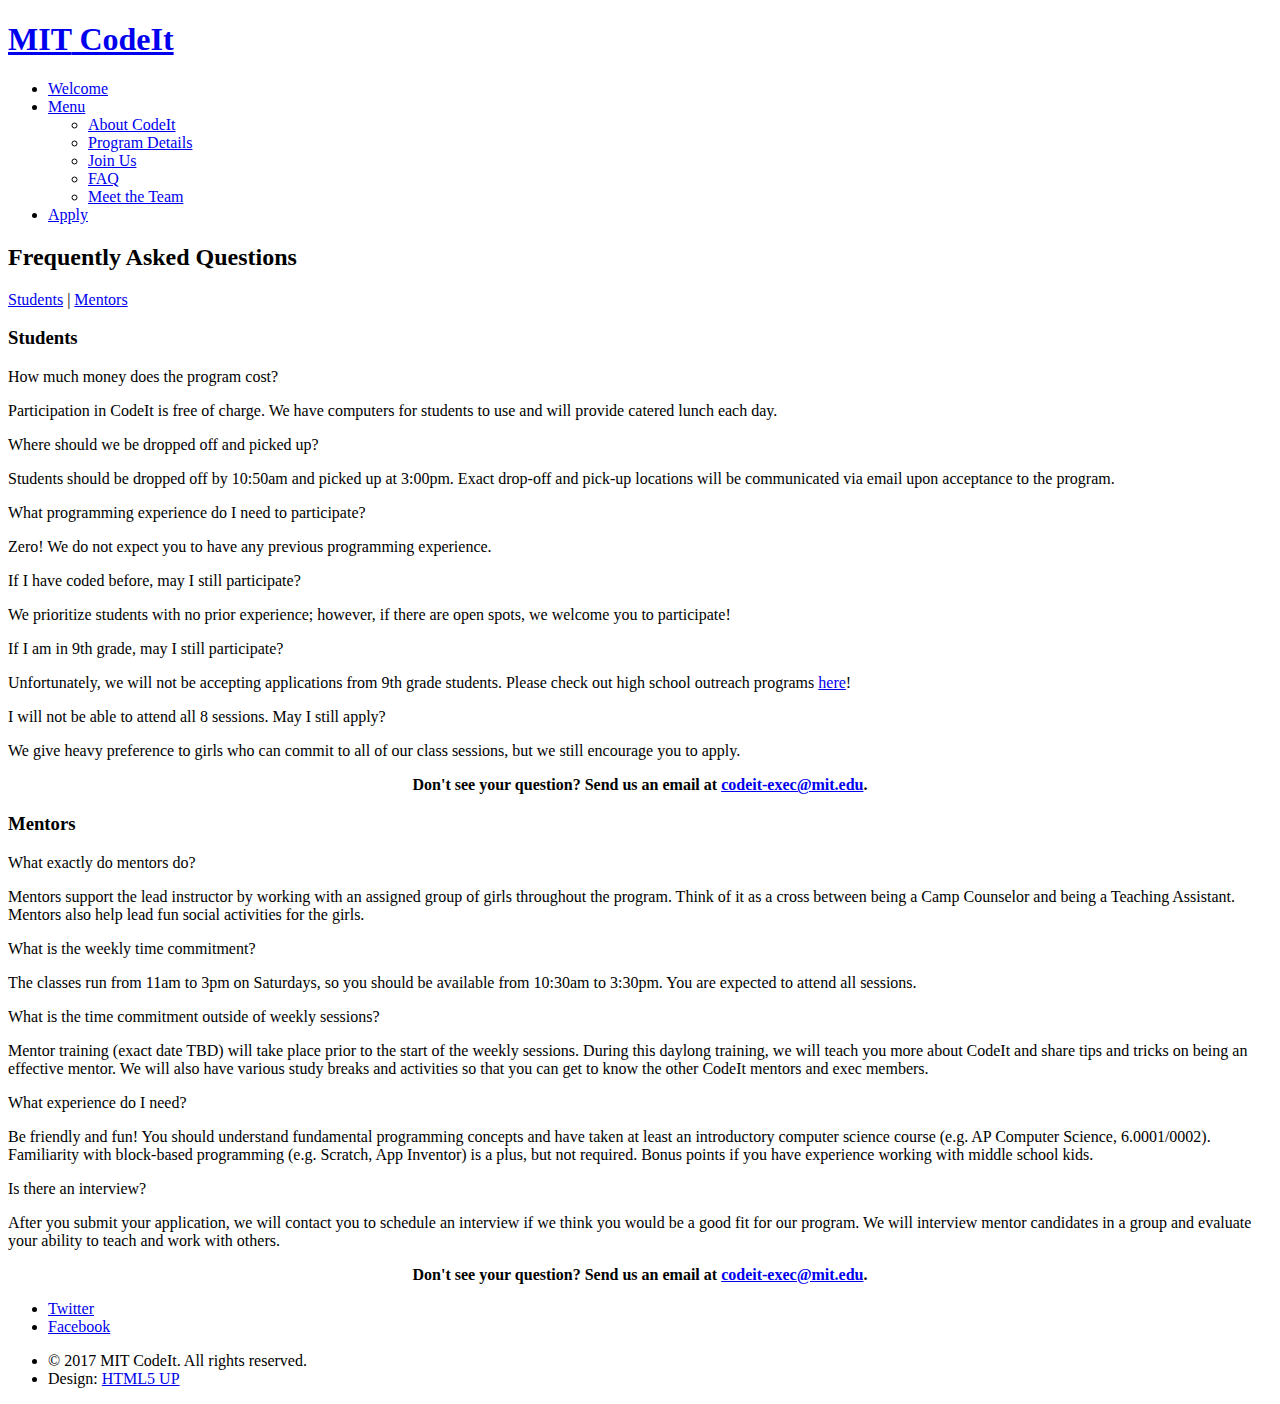
==== faq/index.html @ 917f2056 "Update CSS routes" ====
<!DOCTYPE HTML>
<!--
	Twenty by HTML5 UP
	html5up.net | @ajlkn
	Free for personal and commercial use under the CCA 3.0 license (html5up.net/license)
-->
<html>
	<head>
		<title>MIT CodeIt</title>
		<meta charset="utf-8" />
		<meta name="viewport" content="width=device-width, initial-scale=1" />
		<!--[if lte IE 8]><script src="assets/js/ie/html5shiv.js"></script><![endif]-->
		<link rel="stylesheet" href="../assets/css/main.css" />
		<!--[if lte IE 8]><link rel="stylesheet" href="assets/css/ie8.css" /><![endif]-->
		<!--[if lte IE 9]><link rel="stylesheet" href="assets/css/ie9.css" /><![endif]-->
		<link rel="icon" href="../images/favicon.png">
	</head>
	<body class="no-sidebar">
		<div id="page-wrapper">

			<!-- Header -->
				<header id="header">
					<h1 id="logo"><a href="../"><span>MIT</span> CodeIt</a></h1>
					<nav id="nav">
						<ul>
							<li class="current"><a href="../">Welcome</a></li>
							<li class="submenu">
								<a href="#">Menu</a>
								<ul>
									<li><a href="../#about">About CodeIt</a></li>
									<li><a href="../#program">Program Details</a></li>
									<li><a href="../#join">Join Us</a></li>
									<li><a href="../faq/">FAQ</a></li>
									<li><a href="../team/">Meet the Team</a></li>
								</ul>
							</li>
							<li><a href="../#join" class="button special">Apply</a></li>
						</ul>
					</nav>
				</header>

			<!-- Main -->
				<article id="main">

					<header class="special container">
						<span class="icon fa-question-circle"></span>
						<h2>Frequently Asked Questions</h2>
						<a href="#students">Students</a> |
						<a href="#mentors">Mentors</a>
					</header>

					<!-- One -->
						<section class="wrapper style4 container">

							<!-- Content -->
								<div class="content">
									<section id="students">
										<header>
											<h3>Students</h3>
										</header>

										<p class="question">How much money does the program cost?</p>
										<p>Participation in CodeIt is free of charge. We have computers for students to use and will provide catered lunch each day.</p>

										<p class="question">Where should we be dropped off and picked up?</p>
										<p>Students should be dropped off by 10:50am and picked up at 3:00pm. Exact drop-off and pick-up locations will be communicated via email upon acceptance to the program.</p>

										<p class="question">What programming experience do I need to participate?</p>
										<p>Zero! We do not expect you to have any previous programming experience.</p>

										<p class="question">If I have coded before, may I still participate?</p>
										<p>We prioritize students with no prior experience; however, if there are open spots, we welcome you to participate!</p>

										<p class="question">If I am in 9th grade, may I still participate?</p>
										<p>Unfortunately, we will not be accepting applications from 9th grade students. Please check out high school outreach programs <a href="https://swe.mit.edu/outreach/high_school/">here</a>!</p>

										<p class="question">I will not be able to attend all 8 sessions. May I still apply?</p>
										<p>We give heavy preference to girls who can commit to all of our class sessions, but we still encourage you to apply.</p>
										</section>
								</div>

								<div class="content" style="text-align: center;">
									<p><strong>Don't see your question? Send us an email at <a href="mailto:codeit-exec@mit.edu">codeit-exec@mit.edu</a>.</strong></p>
								</div>

								<div class="content">
									<section id="mentors">
										<header>
											<h3>Mentors</h3>
										</header>

										<p class="question">What exactly do mentors do?</p>
										<p>Mentors support the lead instructor by working with an assigned group of girls throughout the program. Think of it as a cross between being a Camp Counselor and being a Teaching Assistant. Mentors also help lead fun social activities for the girls.</p>

										<p class="question">What is the weekly time commitment?</p>
										<p>The classes run from 11am to 3pm on Saturdays, so you should be available from 10:30am to 3:30pm. You are expected to attend all sessions.</p>

										<p class="question">What is the time commitment outside of weekly sessions?</p>
										<p>Mentor training (exact date TBD) will take place prior to the start of the weekly sessions. During this daylong training, we will teach you more about CodeIt and share tips and tricks on being an effective mentor. We will also have various study breaks and activities so that you can get to know the other CodeIt mentors and exec members.</p>

										<p class="question">What experience do I need?</p>
										<p>Be friendly and fun! You should understand fundamental programming concepts and have taken at least an introductory computer science course (e.g. AP Computer Science, 6.0001/0002). Familiarity with block-based programming (e.g. Scratch, App Inventor) is a plus, but not required. Bonus points if you have experience working with middle school kids.</p>

										<p class="question">Is there an interview?</p>
										<p>After you submit your application, we will contact you to schedule an interview if we think you would be a good fit for our program. We will interview mentor candidates in a group and evaluate your ability to teach and work with others.</p>

									</section>
								</div>

								<div class="content" style="text-align: center;">
									<p><strong>Don't see your question? Send us an email at <a href="mailto:codeit-exec@mit.edu">codeit-exec@mit.edu</a>.</strong></p>
								</div>

						</section>

				</article>

				<!-- Footer -->
					<footer id="footer">

						<ul class="icons">
							<li><a href="https://twitter.com/MIT_CodeIt" class="icon circle fa-twitter"><span class="label">Twitter</span></a></li>
							<li><a href="https://www.facebook.com/mitcodeit/" class="icon circle fa-facebook"><span class="label">Facebook</span></a></li>
						</ul>

						<ul class="copyright">
							<li>&copy; 2017 MIT CodeIt. All rights reserved.</li><li>Design: <a href="http://html5up.net">HTML5 UP</a></li>
						</ul>

					</footer>

		</div>

		<!-- Scripts -->
			<script src="assets/js/jquery.min.js"></script>
			<script src="assets/js/jquery.dropotron.min.js"></script>
			<script src="assets/js/jquery.scrolly.min.js"></script>
			<script src="assets/js/jquery.scrollgress.min.js"></script>
			<script src="assets/js/skel.min.js"></script>
			<script src="assets/js/util.js"></script>
			<!--[if lte IE 8]><script src="assets/js/ie/respond.min.js"></script><![endif]-->
			<script src="assets/js/main.js"></script>

	</body>
</html>
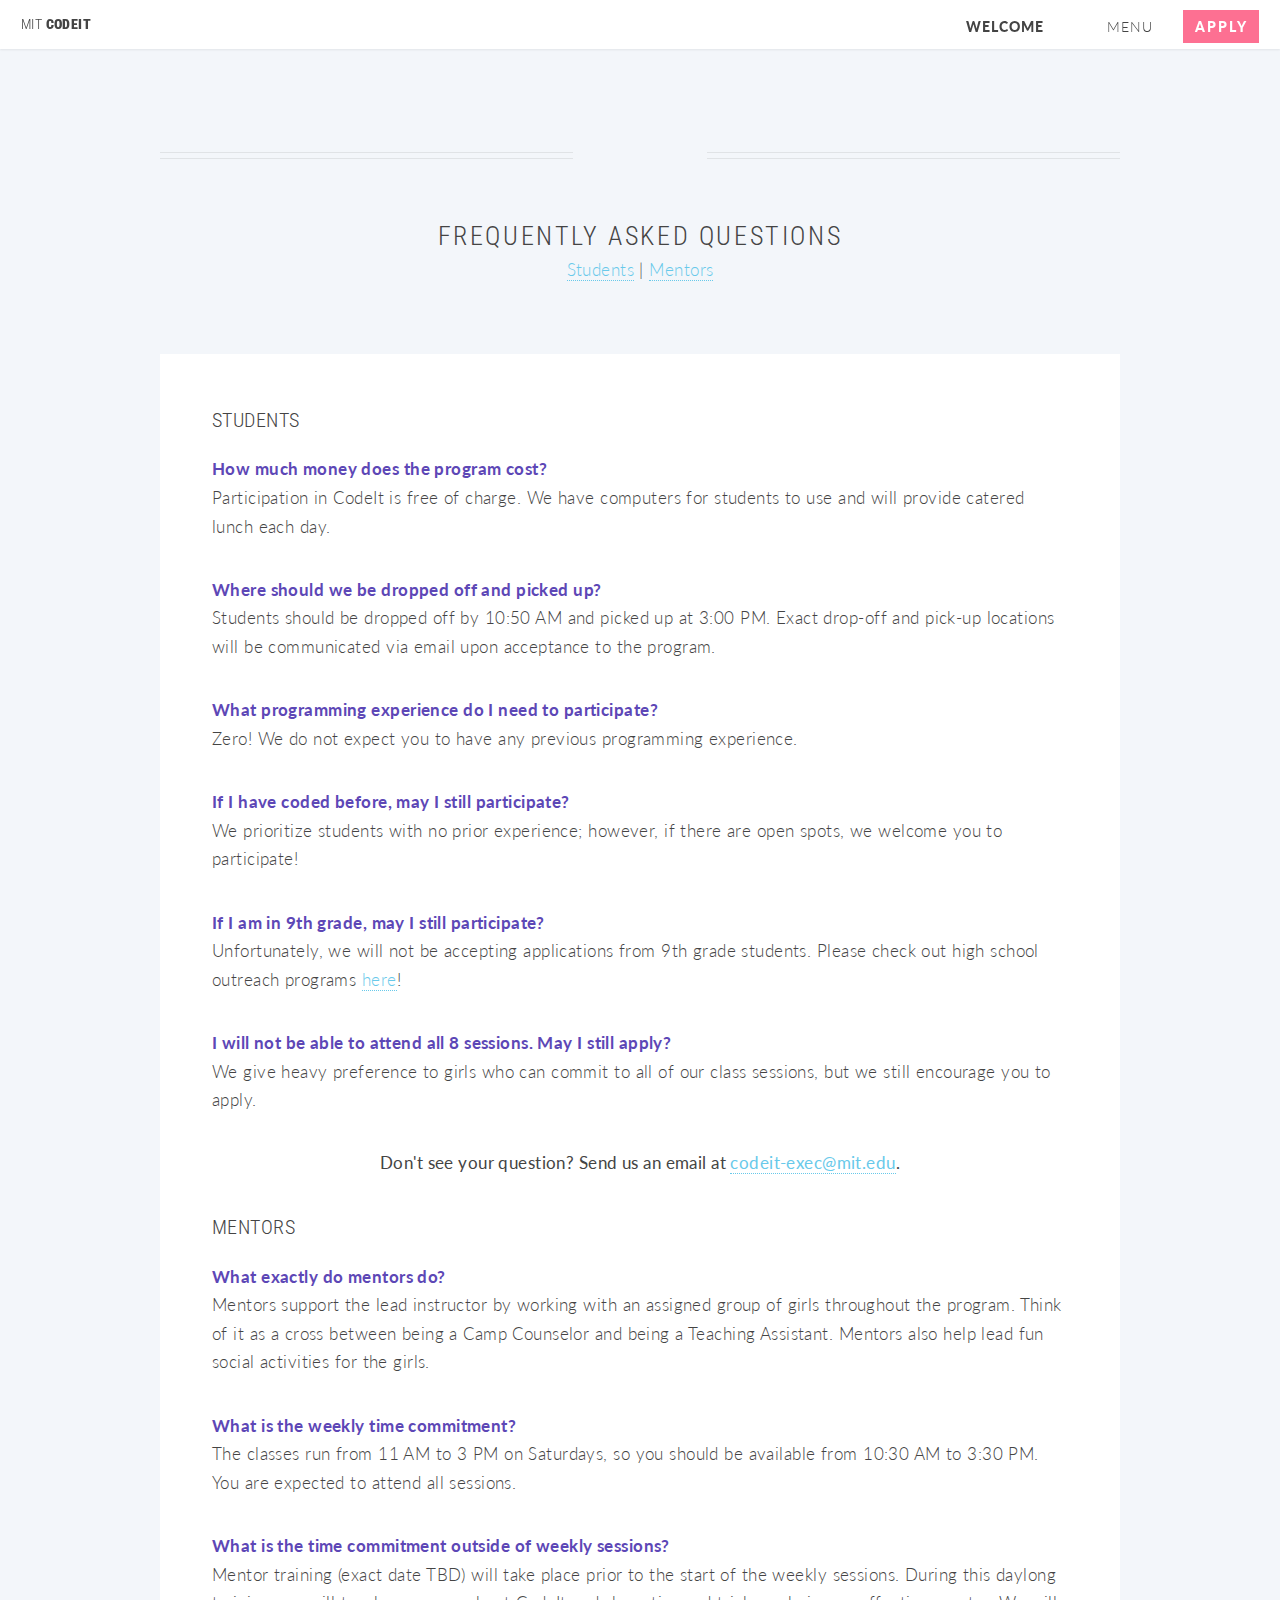
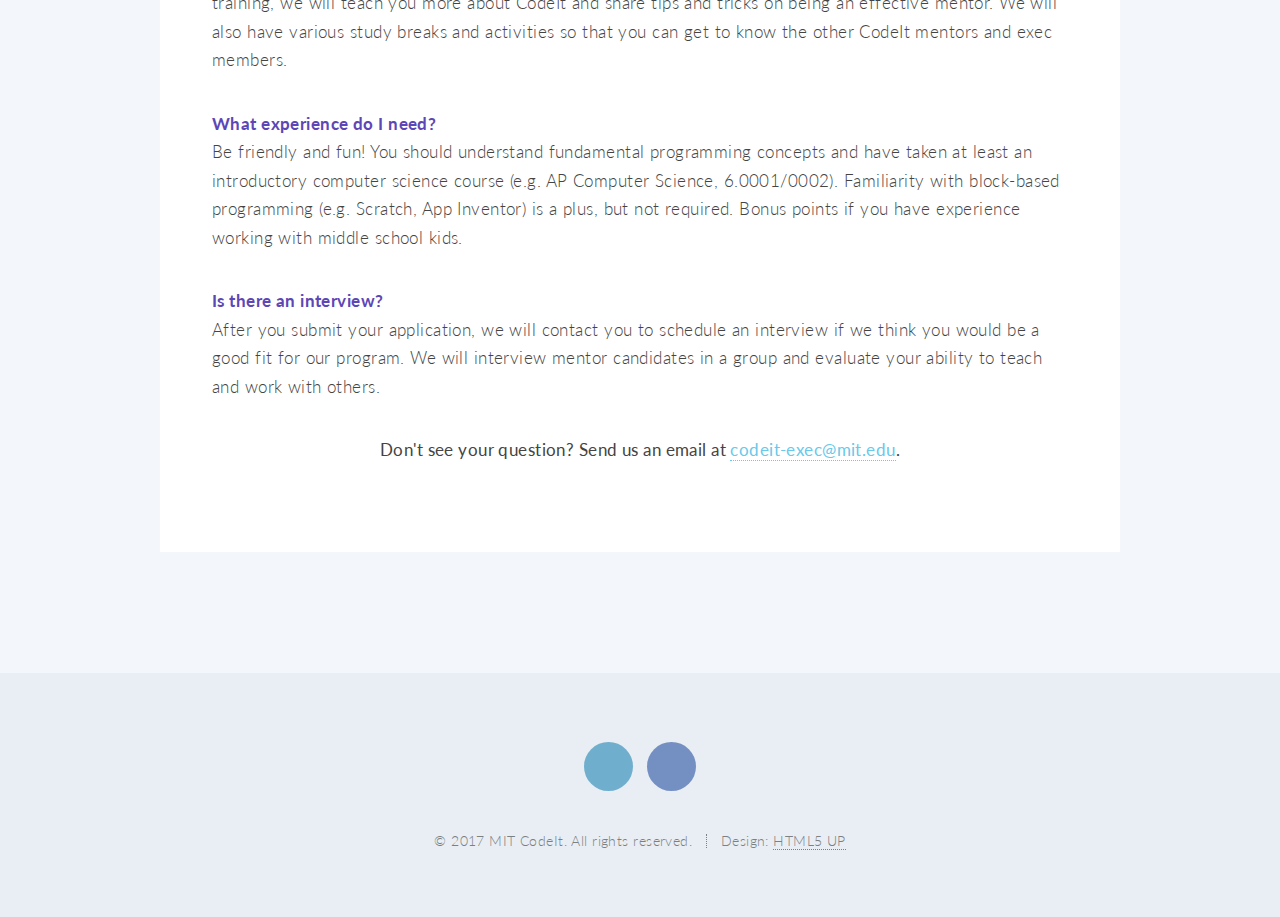
==== commit c9dccc3b: "Make AM/PM consistent across pages" ====
--- a/faq/index.html
+++ b/faq/index.html
@@ -63,7 +63,7 @@
 										<p>Participation in CodeIt is free of charge. We have computers for students to use and will provide catered lunch each day.</p>
 
 										<p class="question">Where should we be dropped off and picked up?</p>
-										<p>Students should be dropped off by 10:50am and picked up at 3:00pm. Exact drop-off and pick-up locations will be communicated via email upon acceptance to the program.</p>
+										<p>Students should be dropped off by 10:50 AM and picked up at 3:00 PM. Exact drop-off and pick-up locations will be communicated via email upon acceptance to the program.</p>
 
 										<p class="question">What programming experience do I need to participate?</p>
 										<p>Zero! We do not expect you to have any previous programming experience.</p>
@@ -93,7 +93,7 @@
 										<p>Mentors support the lead instructor by working with an assigned group of girls throughout the program. Think of it as a cross between being a Camp Counselor and being a Teaching Assistant. Mentors also help lead fun social activities for the girls.</p>
 
 										<p class="question">What is the weekly time commitment?</p>
-										<p>The classes run from 11am to 3pm on Saturdays, so you should be available from 10:30am to 3:30pm. You are expected to attend all sessions.</p>
+										<p>The classes run from 11 AM to 3 PM on Saturdays, so you should be available from 10:30 AM to 3:30 PM. You are expected to attend all sessions.</p>
 
 										<p class="question">What is the time commitment outside of weekly sessions?</p>
 										<p>Mentor training (exact date TBD) will take place prior to the start of the weekly sessions. During this daylong training, we will teach you more about CodeIt and share tips and tricks on being an effective mentor. We will also have various study breaks and activities so that you can get to know the other CodeIt mentors and exec members.</p>
@@ -132,14 +132,14 @@
 		</div>
 
 		<!-- Scripts -->
-			<script src="assets/js/jquery.min.js"></script>
-			<script src="assets/js/jquery.dropotron.min.js"></script>
-			<script src="assets/js/jquery.scrolly.min.js"></script>
-			<script src="assets/js/jquery.scrollgress.min.js"></script>
-			<script src="assets/js/skel.min.js"></script>
-			<script src="assets/js/util.js"></script>
+			<script src="../assets/js/jquery.min.js"></script>
+			<script src="../assets/js/jquery.dropotron.min.js"></script>
+			<script src="../assets/js/jquery.scrolly.min.js"></script>
+			<script src="../assets/js/jquery.scrollgress.min.js"></script>
+			<script src="../assets/js/skel.min.js"></script>
+			<script src="../assets/js/util.js"></script>
 			<!--[if lte IE 8]><script src="assets/js/ie/respond.min.js"></script><![endif]-->
-			<script src="assets/js/main.js"></script>
+			<script src="../assets/js/main.js"></script>
 
 	</body>
 </html>
--- a/assets/css/main.css
+++ b/assets/css/main.css
@@ -0,0 +1,3453 @@
+@import url("font-awesome.min.css");
+@import url("https://fonts.googleapis.com/css?family=Lato:300,400,900");
+@import url('https://fonts.googleapis.com/css?family=Roboto+Condensed:400,700');
+
+/*
+	Twenty by HTML5 UP
+	html5up.net | @ajlkn
+	Free for personal and commercial use under the CCA 3.0 license (html5up.net/license)
+*/
+
+/* Reset */
+
+	html, body, div, span, applet, object, iframe, h1, h2, h3, h4, h5, h6, p, blockquote, pre, a, abbr, acronym, address, big, cite, code, del, dfn, em, img, ins, kbd, q, s, samp, small, strike, strong, sub, sup, tt, var, b, u, i, center, dl, dt, dd, ol, ul, li, fieldset, form, label, legend, table, caption, tbody, tfoot, thead, tr, th, article, aside, canvas, details, embed, figure, figcaption, footer, header, hgroup, menu, nav, output, ruby, section, summary, time, mark, audio, video {
+		margin: 0;
+		padding: 0;
+		border: 0;
+		font-size: 100%;
+		font: inherit;
+		vertical-align: baseline;
+	}
+
+	td {
+		border: 1px solid #aaaaaa;
+	}
+
+	article, aside, details, figcaption, figure, footer, header, hgroup, menu, nav, section {
+		display: block;
+	}
+
+	body {
+		line-height: 1;
+	}
+
+	ol, ul {
+		list-style: none;
+	}
+
+	blockquote, q {
+		quotes: none;
+	}
+
+	blockquote:before, blockquote:after, q:before, q:after {
+		content: '';
+		content: none;
+	}
+
+	table {
+		border-collapse: collapse;
+		border-spacing: 0;
+	}
+
+	body {
+		-webkit-text-size-adjust: none;
+	}
+
+/* Box Model */
+
+	*, *:before, *:after {
+		-moz-box-sizing: border-box;
+		-webkit-box-sizing: border-box;
+		box-sizing: border-box;
+	}
+
+/* Containers */
+
+	.container {
+		margin-left: auto;
+		margin-right: auto;
+	}
+
+	.container.\31 25\25 {
+		width: 100%;
+		max-width: 1750px;
+		min-width: 1400px;
+	}
+
+	.container.\37 5\25 {
+		width: 1050px;
+	}
+
+	.container.\35 0\25 {
+		width: 700px;
+	}
+
+	.container.\32 5\25 {
+		width: 350px;
+	}
+
+	.container {
+		width: 1400px;
+	}
+
+	@media screen and (max-width: 1680px) {
+
+		.container.\31 25\25 {
+			width: 100%;
+			max-width: 1500px;
+			min-width: 1200px;
+		}
+
+		.container.\37 5\25 {
+			width: 900px;
+		}
+
+		.container.\35 0\25 {
+			width: 600px;
+		}
+
+		.container.\32 5\25 {
+			width: 300px;
+		}
+
+		.container {
+			width: 1200px;
+		}
+
+	}
+
+	@media screen and (max-width: 1280px) {
+
+		.container.\31 25\25 {
+			width: 100%;
+			max-width: 1200px;
+			min-width: 960px;
+		}
+
+		.container.\37 5\25 {
+			width: 720px;
+		}
+
+		.container.\35 0\25 {
+			width: 480px;
+		}
+
+		.container.\32 5\25 {
+			width: 240px;
+		}
+
+		.container {
+			width: 960px;
+		}
+
+	}
+
+	@media screen and (max-width: 980px) {
+
+		.container.\31 25\25 {
+			width: 100%;
+			max-width: 118.75%;
+			min-width: 95%;
+		}
+
+		.container.\37 5\25 {
+			width: 71.25%;
+		}
+
+		.container.\35 0\25 {
+			width: 47.5%;
+		}
+
+		.container.\32 5\25 {
+			width: 23.75%;
+		}
+
+		.container {
+			width: 95%;
+		}
+
+	}
+
+	@media screen and (max-width: 840px) {
+
+		.container.\31 25\25 {
+			width: 100%;
+			max-width: 118.75%;
+			min-width: 95%;
+		}
+
+		.container.\37 5\25 {
+			width: 71.25%;
+		}
+
+		.container.\35 0\25 {
+			width: 47.5%;
+		}
+
+		.container.\32 5\25 {
+			width: 23.75%;
+		}
+
+		.container {
+			width: 95% !important;
+		}
+
+	}
+
+	@media screen and (max-width: 736px) {
+
+		.container.\31 25\25 {
+			width: 100%;
+			max-width: 125%;
+			min-width: 100%;
+		}
+
+		.container.\37 5\25 {
+			width: 75%;
+		}
+
+		.container.\35 0\25 {
+			width: 50%;
+		}
+
+		.container.\32 5\25 {
+			width: 25%;
+		}
+
+		.container {
+			width: 100% !important;
+		}
+
+	}
+
+/* Grid */
+
+	.row {
+		border-bottom: solid 1px transparent;
+		-moz-box-sizing: border-box;
+		-webkit-box-sizing: border-box;
+		box-sizing: border-box;
+	}
+
+	.row > * {
+		float: left;
+		-moz-box-sizing: border-box;
+		-webkit-box-sizing: border-box;
+		box-sizing: border-box;
+	}
+
+	.row:after, .row:before {
+		content: '';
+		display: block;
+		clear: both;
+		height: 0;
+	}
+
+	.row.uniform > * > :first-child {
+		margin-top: 0;
+	}
+
+	.row.uniform > * > :last-child {
+		margin-bottom: 0;
+	}
+
+	.row.\30 \25 > * {
+		padding: 0px 0 0 0px;
+	}
+
+	.row.\30 \25 {
+		margin: 0px 0 -1px 0px;
+	}
+
+	.row.uniform.\30 \25 > * {
+		padding: 0px 0 0 0px;
+	}
+
+	.row.uniform.\30 \25 {
+		margin: 0px 0 -1px 0px;
+	}
+
+	.row > * {
+		padding: 50px 0 0 50px;
+	}
+
+	.row {
+		margin: -50px 0 -1px -50px;
+	}
+
+	.row.uniform > * {
+		padding: 50px 0 0 50px;
+	}
+
+	.row.uniform {
+		margin: -50px 0 -1px -50px;
+	}
+
+	.row.\32 00\25 > * {
+		padding: 100px 0 0 100px;
+	}
+
+	.row.\32 00\25 {
+		margin: -100px 0 -1px -100px;
+	}
+
+	.row.uniform.\32 00\25 > * {
+		padding: 100px 0 0 100px;
+	}
+
+	.row.uniform.\32 00\25 {
+		margin: -100px 0 -1px -100px;
+	}
+
+	.row.\31 50\25 > * {
+		padding: 75px 0 0 75px;
+	}
+
+	.row.\31 50\25 {
+		margin: -75px 0 -1px -75px;
+	}
+
+	.row.uniform.\31 50\25 > * {
+		padding: 75px 0 0 75px;
+	}
+
+	.row.uniform.\31 50\25 {
+		margin: -75px 0 -1px -75px;
+	}
+
+	.row.\35 0\25 > * {
+		padding: 25px 0 0 25px;
+	}
+
+	.row.\35 0\25 {
+		margin: -25px 0 -1px -25px;
+	}
+
+	.row.uniform.\35 0\25 > * {
+		padding: 25px 0 0 25px;
+	}
+
+	.row.uniform.\35 0\25 {
+		margin: -25px 0 -1px -25px;
+	}
+
+	.row.\32 5\25 > * {
+		padding: 12.5px 0 0 12.5px;
+	}
+
+	.row.\32 5\25 {
+		margin: -12.5px 0 -1px -12.5px;
+	}
+
+	.row.uniform.\32 5\25 > * {
+		padding: 12.5px 0 0 12.5px;
+	}
+
+	.row.uniform.\32 5\25 {
+		margin: -12.5px 0 -1px -12.5px;
+	}
+
+	.\31 2u, .\31 2u\24 {
+		width: 100%;
+		clear: none;
+		margin-left: 0;
+	}
+
+	.\31 1u, .\31 1u\24 {
+		width: 91.6666666667%;
+		clear: none;
+		margin-left: 0;
+	}
+
+	.\31 0u, .\31 0u\24 {
+		width: 83.3333333333%;
+		clear: none;
+		margin-left: 0;
+	}
+
+	.\39 u, .\39 u\24 {
+		width: 75%;
+		clear: none;
+		margin-left: 0;
+	}
+
+	.\38 u, .\38 u\24 {
+		width: 66.6666666667%;
+		clear: none;
+		margin-left: 0;
+	}
+
+	.\37 u, .\37 u\24 {
+		width: 58.3333333333%;
+		clear: none;
+		margin-left: 0;
+	}
+
+	.\36 u, .\36 u\24 {
+		width: 50%;
+		clear: none;
+		margin-left: 0;
+	}
+
+	.\35 u, .\35 u\24 {
+		width: 41.6666666667%;
+		clear: none;
+		margin-left: 0;
+	}
+
+	.\34 u, .\34 u\24 {
+		width: 33.3333333333%;
+		clear: none;
+		margin-left: 0;
+	}
+
+	.\33 u, .\33 u\24 {
+		width: 25%;
+		clear: none;
+		margin-left: 0;
+	}
+
+	.\32 u, .\32 u\24 {
+		width: 16.6666666667%;
+		clear: none;
+		margin-left: 0;
+	}
+
+	.\31 u, .\31 u\24 {
+		width: 8.3333333333%;
+		clear: none;
+		margin-left: 0;
+	}
+
+	.\31 2u\24 + *,
+	.\31 1u\24 + *,
+	.\31 0u\24 + *,
+	.\39 u\24 + *,
+	.\38 u\24 + *,
+	.\37 u\24 + *,
+	.\36 u\24 + *,
+	.\35 u\24 + *,
+	.\34 u\24 + *,
+	.\33 u\24 + *,
+	.\32 u\24 + *,
+	.\31 u\24 + * {
+		clear: left;
+	}
+
+	.\-11u {
+		margin-left: 91.66667%;
+	}
+
+	.\-10u {
+		margin-left: 83.33333%;
+	}
+
+	.\-9u {
+		margin-left: 75%;
+	}
+
+	.\-8u {
+		margin-left: 66.66667%;
+	}
+
+	.\-7u {
+		margin-left: 58.33333%;
+	}
+
+	.\-6u {
+		margin-left: 50%;
+	}
+
+	.\-5u {
+		margin-left: 41.66667%;
+	}
+
+	.\-4u {
+		margin-left: 33.33333%;
+	}
+
+	.\-3u {
+		margin-left: 25%;
+	}
+
+	.\-2u {
+		margin-left: 16.66667%;
+	}
+
+	.\-1u {
+		margin-left: 8.33333%;
+	}
+
+	@media screen and (max-width: 1680px) {
+
+		.row > * {
+			padding: 40px 0 0 40px;
+		}
+
+		.row {
+			margin: -40px 0 -1px -40px;
+		}
+
+		.row.uniform > * {
+			padding: 40px 0 0 40px;
+		}
+
+		.row.uniform {
+			margin: -40px 0 -1px -40px;
+		}
+
+		.row.\32 00\25 > * {
+			padding: 80px 0 0 80px;
+		}
+
+		.row.\32 00\25 {
+			margin: -80px 0 -1px -80px;
+		}
+
+		.row.uniform.\32 00\25 > * {
+			padding: 80px 0 0 80px;
+		}
+
+		.row.uniform.\32 00\25 {
+			margin: -80px 0 -1px -80px;
+		}
+
+		.row.\31 50\25 > * {
+			padding: 60px 0 0 60px;
+		}
+
+		.row.\31 50\25 {
+			margin: -60px 0 -1px -60px;
+		}
+
+		.row.uniform.\31 50\25 > * {
+			padding: 60px 0 0 60px;
+		}
+
+		.row.uniform.\31 50\25 {
+			margin: -60px 0 -1px -60px;
+		}
+
+		.row.\35 0\25 > * {
+			padding: 20px 0 0 20px;
+		}
+
+		.row.\35 0\25 {
+			margin: -20px 0 -1px -20px;
+		}
+
+		.row.uniform.\35 0\25 > * {
+			padding: 20px 0 0 20px;
+		}
+
+		.row.uniform.\35 0\25 {
+			margin: -20px 0 -1px -20px;
+		}
+
+		.row.\32 5\25 > * {
+			padding: 10px 0 0 10px;
+		}
+
+		.row.\32 5\25 {
+			margin: -10px 0 -1px -10px;
+		}
+
+		.row.uniform.\32 5\25 > * {
+			padding: 10px 0 0 10px;
+		}
+
+		.row.uniform.\32 5\25 {
+			margin: -10px 0 -1px -10px;
+		}
+
+		.\31 2u\28wide\29, .\31 2u\24\28wide\29 {
+			width: 100%;
+			clear: none;
+			margin-left: 0;
+		}
+
+		.\31 1u\28wide\29, .\31 1u\24\28wide\29 {
+			width: 91.6666666667%;
+			clear: none;
+			margin-left: 0;
+		}
+
+		.\31 0u\28wide\29, .\31 0u\24\28wide\29 {
+			width: 83.3333333333%;
+			clear: none;
+			margin-left: 0;
+		}
+
+		.\39 u\28wide\29, .\39 u\24\28wide\29 {
+			width: 75%;
+			clear: none;
+			margin-left: 0;
+		}
+
+		.\38 u\28wide\29, .\38 u\24\28wide\29 {
+			width: 66.6666666667%;
+			clear: none;
+			margin-left: 0;
+		}
+
+		.\37 u\28wide\29, .\37 u\24\28wide\29 {
+			width: 58.3333333333%;
+			clear: none;
+			margin-left: 0;
+		}
+
+		.\36 u\28wide\29, .\36 u\24\28wide\29 {
+			width: 50%;
+			clear: none;
+			margin-left: 0;
+		}
+
+		.\35 u\28wide\29, .\35 u\24\28wide\29 {
+			width: 41.6666666667%;
+			clear: none;
+			margin-left: 0;
+		}
+
+		.\34 u\28wide\29, .\34 u\24\28wide\29 {
+			width: 33.3333333333%;
+			clear: none;
+			margin-left: 0;
+		}
+
+		.\33 u\28wide\29, .\33 u\24\28wide\29 {
+			width: 25%;
+			clear: none;
+			margin-left: 0;
+		}
+
+		.\32 u\28wide\29, .\32 u\24\28wide\29 {
+			width: 16.6666666667%;
+			clear: none;
+			margin-left: 0;
+		}
+
+		.\31 u\28wide\29, .\31 u\24\28wide\29 {
+			width: 8.3333333333%;
+			clear: none;
+			margin-left: 0;
+		}
+
+		.\31 2u\24\28wide\29 + *,
+		.\31 1u\24\28wide\29 + *,
+		.\31 0u\24\28wide\29 + *,
+		.\39 u\24\28wide\29 + *,
+		.\38 u\24\28wide\29 + *,
+		.\37 u\24\28wide\29 + *,
+		.\36 u\24\28wide\29 + *,
+		.\35 u\24\28wide\29 + *,
+		.\34 u\24\28wide\29 + *,
+		.\33 u\24\28wide\29 + *,
+		.\32 u\24\28wide\29 + *,
+		.\31 u\24\28wide\29 + * {
+			clear: left;
+		}
+
+		.\-11u\28wide\29 {
+			margin-left: 91.66667%;
+		}
+
+		.\-10u\28wide\29 {
+			margin-left: 83.33333%;
+		}
+
+		.\-9u\28wide\29 {
+			margin-left: 75%;
+		}
+
+		.\-8u\28wide\29 {
+			margin-left: 66.66667%;
+		}
+
+		.\-7u\28wide\29 {
+			margin-left: 58.33333%;
+		}
+
+		.\-6u\28wide\29 {
+			margin-left: 50%;
+		}
+
+		.\-5u\28wide\29 {
+			margin-left: 41.66667%;
+		}
+
+		.\-4u\28wide\29 {
+			margin-left: 33.33333%;
+		}
+
+		.\-3u\28wide\29 {
+			margin-left: 25%;
+		}
+
+		.\-2u\28wide\29 {
+			margin-left: 16.66667%;
+		}
+
+		.\-1u\28wide\29 {
+			margin-left: 8.33333%;
+		}
+
+	}
+
+	@media screen and (max-width: 1280px) {
+
+		.row > * {
+			padding: 40px 0 0 40px;
+		}
+
+		.row {
+			margin: -40px 0 -1px -40px;
+		}
+
+		.row.uniform > * {
+			padding: 40px 0 0 40px;
+		}
+
+		.row.uniform {
+			margin: -40px 0 -1px -40px;
+		}
+
+		.row.\32 00\25 > * {
+			padding: 80px 0 0 80px;
+		}
+
+		.row.\32 00\25 {
+			margin: -80px 0 -1px -80px;
+		}
+
+		.row.uniform.\32 00\25 > * {
+			padding: 80px 0 0 80px;
+		}
+
+		.row.uniform.\32 00\25 {
+			margin: -80px 0 -1px -80px;
+		}
+
+		.row.\31 50\25 > * {
+			padding: 60px 0 0 60px;
+		}
+
+		.row.\31 50\25 {
+			margin: -60px 0 -1px -60px;
+		}
+
+		.row.uniform.\31 50\25 > * {
+			padding: 60px 0 0 60px;
+		}
+
+		.row.uniform.\31 50\25 {
+			margin: -60px 0 -1px -60px;
+		}
+
+		.row.\35 0\25 > * {
+			padding: 20px 0 0 20px;
+		}
+
+		.row.\35 0\25 {
+			margin: -20px 0 -1px -20px;
+		}
+
+		.row.uniform.\35 0\25 > * {
+			padding: 20px 0 0 20px;
+		}
+
+		.row.uniform.\35 0\25 {
+			margin: -20px 0 -1px -20px;
+		}
+
+		.row.\32 5\25 > * {
+			padding: 10px 0 0 10px;
+		}
+
+		.row.\32 5\25 {
+			margin: -10px 0 -1px -10px;
+		}
+
+		.row.uniform.\32 5\25 > * {
+			padding: 10px 0 0 10px;
+		}
+
+		.row.uniform.\32 5\25 {
+			margin: -10px 0 -1px -10px;
+		}
+
+		.\31 2u\28normal\29, .\31 2u\24\28normal\29 {
+			width: 100%;
+			clear: none;
+			margin-left: 0;
+		}
+
+		.\31 1u\28normal\29, .\31 1u\24\28normal\29 {
+			width: 91.6666666667%;
+			clear: none;
+			margin-left: 0;
+		}
+
+		.\31 0u\28normal\29, .\31 0u\24\28normal\29 {
+			width: 83.3333333333%;
+			clear: none;
+			margin-left: 0;
+		}
+
+		.\39 u\28normal\29, .\39 u\24\28normal\29 {
+			width: 75%;
+			clear: none;
+			margin-left: 0;
+		}
+
+		.\38 u\28normal\29, .\38 u\24\28normal\29 {
+			width: 66.6666666667%;
+			clear: none;
+			margin-left: 0;
+		}
+
+		.\37 u\28normal\29, .\37 u\24\28normal\29 {
+			width: 58.3333333333%;
+			clear: none;
+			margin-left: 0;
+		}
+
+		.\36 u\28normal\29, .\36 u\24\28normal\29 {
+			width: 50%;
+			clear: none;
+			margin-left: 0;
+		}
+
+		.\35 u\28normal\29, .\35 u\24\28normal\29 {
+			width: 41.6666666667%;
+			clear: none;
+			margin-left: 0;
+		}
+
+		.\34 u\28normal\29, .\34 u\24\28normal\29 {
+			width: 33.3333333333%;
+			clear: none;
+			margin-left: 0;
+		}
+
+		.\33 u\28normal\29, .\33 u\24\28normal\29 {
+			width: 25%;
+			clear: none;
+			margin-left: 0;
+		}
+
+		.\32 u\28normal\29, .\32 u\24\28normal\29 {
+			width: 16.6666666667%;
+			clear: none;
+			margin-left: 0;
+		}
+
+		.\31 u\28normal\29, .\31 u\24\28normal\29 {
+			width: 8.3333333333%;
+			clear: none;
+			margin-left: 0;
+		}
+
+		.\31 2u\24\28normal\29 + *,
+		.\31 1u\24\28normal\29 + *,
+		.\31 0u\24\28normal\29 + *,
+		.\39 u\24\28normal\29 + *,
+		.\38 u\24\28normal\29 + *,
+		.\37 u\24\28normal\29 + *,
+		.\36 u\24\28normal\29 + *,
+		.\35 u\24\28normal\29 + *,
+		.\34 u\24\28normal\29 + *,
+		.\33 u\24\28normal\29 + *,
+		.\32 u\24\28normal\29 + *,
+		.\31 u\24\28normal\29 + * {
+			clear: left;
+		}
+
+		.\-11u\28normal\29 {
+			margin-left: 91.66667%;
+		}
+
+		.\-10u\28normal\29 {
+			margin-left: 83.33333%;
+		}
+
+		.\-9u\28normal\29 {
+			margin-left: 75%;
+		}
+
+		.\-8u\28normal\29 {
+			margin-left: 66.66667%;
+		}
+
+		.\-7u\28normal\29 {
+			margin-left: 58.33333%;
+		}
+
+		.\-6u\28normal\29 {
+			margin-left: 50%;
+		}
+
+		.\-5u\28normal\29 {
+			margin-left: 41.66667%;
+		}
+
+		.\-4u\28normal\29 {
+			margin-left: 33.33333%;
+		}
+
+		.\-3u\28normal\29 {
+			margin-left: 25%;
+		}
+
+		.\-2u\28normal\29 {
+			margin-left: 16.66667%;
+		}
+
+		.\-1u\28normal\29 {
+			margin-left: 8.33333%;
+		}
+
+	}
+
+	@media screen and (max-width: 980px) {
+
+		.row > * {
+			padding: 30px 0 0 30px;
+		}
+
+		.row {
+			margin: -30px 0 -1px -30px;
+		}
+
+		.row.uniform > * {
+			padding: 30px 0 0 30px;
+		}
+
+		.row.uniform {
+			margin: -30px 0 -1px -30px;
+		}
+
+		.row.\32 00\25 > * {
+			padding: 60px 0 0 60px;
+		}
+
+		.row.\32 00\25 {
+			margin: -60px 0 -1px -60px;
+		}
+
+		.row.uniform.\32 00\25 > * {
+			padding: 60px 0 0 60px;
+		}
+
+		.row.uniform.\32 00\25 {
+			margin: -60px 0 -1px -60px;
+		}
+
+		.row.\31 50\25 > * {
+			padding: 45px 0 0 45px;
+		}
+
+		.row.\31 50\25 {
+			margin: -45px 0 -1px -45px;
+		}
+
+		.row.uniform.\31 50\25 > * {
+			padding: 45px 0 0 45px;
+		}
+
+		.row.uniform.\31 50\25 {
+			margin: -45px 0 -1px -45px;
+		}
+
+		.row.\35 0\25 > * {
+			padding: 15px 0 0 15px;
+		}
+
+		.row.\35 0\25 {
+			margin: -15px 0 -1px -15px;
+		}
+
+		.row.uniform.\35 0\25 > * {
+			padding: 15px 0 0 15px;
+		}
+
+		.row.uniform.\35 0\25 {
+			margin: -15px 0 -1px -15px;
+		}
+
+		.row.\32 5\25 > * {
+			padding: 7.5px 0 0 7.5px;
+		}
+
+		.row.\32 5\25 {
+			margin: -7.5px 0 -1px -7.5px;
+		}
+
+		.row.uniform.\32 5\25 > * {
+			padding: 7.5px 0 0 7.5px;
+		}
+
+		.row.uniform.\32 5\25 {
+			margin: -7.5px 0 -1px -7.5px;
+		}
+
+		.\31 2u\28narrow\29, .\31 2u\24\28narrow\29 {
+			width: 100%;
+			clear: none;
+			margin-left: 0;
+		}
+
+		.\31 1u\28narrow\29, .\31 1u\24\28narrow\29 {
+			width: 91.6666666667%;
+			clear: none;
+			margin-left: 0;
+		}
+
+		.\31 0u\28narrow\29, .\31 0u\24\28narrow\29 {
+			width: 83.3333333333%;
+			clear: none;
+			margin-left: 0;
+		}
+
+		.\39 u\28narrow\29, .\39 u\24\28narrow\29 {
+			width: 75%;
+			clear: none;
+			margin-left: 0;
+		}
+
+		.\38 u\28narrow\29, .\38 u\24\28narrow\29 {
+			width: 66.6666666667%;
+			clear: none;
+			margin-left: 0;
+		}
+
+		.\37 u\28narrow\29, .\37 u\24\28narrow\29 {
+			width: 58.3333333333%;
+			clear: none;
+			margin-left: 0;
+		}
+
+		.\36 u\28narrow\29, .\36 u\24\28narrow\29 {
+			width: 50%;
+			clear: none;
+			margin-left: 0;
+		}
+
+		.\35 u\28narrow\29, .\35 u\24\28narrow\29 {
+			width: 41.6666666667%;
+			clear: none;
+			margin-left: 0;
+		}
+
+		.\34 u\28narrow\29, .\34 u\24\28narrow\29 {
+			width: 33.3333333333%;
+			clear: none;
+			margin-left: 0;
+		}
+
+		.\33 u\28narrow\29, .\33 u\24\28narrow\29 {
+			width: 25%;
+			clear: none;
+			margin-left: 0;
+		}
+
+		.\32 u\28narrow\29, .\32 u\24\28narrow\29 {
+			width: 16.6666666667%;
+			clear: none;
+			margin-left: 0;
+		}
+
+		.\31 u\28narrow\29, .\31 u\24\28narrow\29 {
+			width: 8.3333333333%;
+			clear: none;
+			margin-left: 0;
+		}
+
+		.\31 2u\24\28narrow\29 + *,
+		.\31 1u\24\28narrow\29 + *,
+		.\31 0u\24\28narrow\29 + *,
+		.\39 u\24\28narrow\29 + *,
+		.\38 u\24\28narrow\29 + *,
+		.\37 u\24\28narrow\29 + *,
+		.\36 u\24\28narrow\29 + *,
+		.\35 u\24\28narrow\29 + *,
+		.\34 u\24\28narrow\29 + *,
+		.\33 u\24\28narrow\29 + *,
+		.\32 u\24\28narrow\29 + *,
+		.\31 u\24\28narrow\29 + * {
+			clear: left;
+		}
+
+		.\-11u\28narrow\29 {
+			margin-left: 91.66667%;
+		}
+
+		.\-10u\28narrow\29 {
+			margin-left: 83.33333%;
+		}
+
+		.\-9u\28narrow\29 {
+			margin-left: 75%;
+		}
+
+		.\-8u\28narrow\29 {
+			margin-left: 66.66667%;
+		}
+
+		.\-7u\28narrow\29 {
+			margin-left: 58.33333%;
+		}
+
+		.\-6u\28narrow\29 {
+			margin-left: 50%;
+		}
+
+		.\-5u\28narrow\29 {
+			margin-left: 41.66667%;
+		}
+
+		.\-4u\28narrow\29 {
+			margin-left: 33.33333%;
+		}
+
+		.\-3u\28narrow\29 {
+			margin-left: 25%;
+		}
+
+		.\-2u\28narrow\29 {
+			margin-left: 16.66667%;
+		}
+
+		.\-1u\28narrow\29 {
+			margin-left: 8.33333%;
+		}
+
+	}
+
+	@media screen and (max-width: 840px) {
+
+		.row > * {
+			padding: 30px 0 0 30px;
+		}
+
+		.row {
+			margin: -30px 0 -1px -30px;
+		}
+
+		.row.uniform > * {
+			padding: 30px 0 0 30px;
+		}
+
+		.row.uniform {
+			margin: -30px 0 -1px -30px;
+		}
+
+		.row.\32 00\25 > * {
+			padding: 60px 0 0 60px;
+		}
+
+		.row.\32 00\25 {
+			margin: -60px 0 -1px -60px;
+		}
+
+		.row.uniform.\32 00\25 > * {
+			padding: 60px 0 0 60px;
+		}
+
+		.row.uniform.\32 00\25 {
+			margin: -60px 0 -1px -60px;
+		}
+
+		.row.\31 50\25 > * {
+			padding: 45px 0 0 45px;
+		}
+
+		.row.\31 50\25 {
+			margin: -45px 0 -1px -45px;
+		}
+
+		.row.uniform.\31 50\25 > * {
+			padding: 45px 0 0 45px;
+		}
+
+		.row.uniform.\31 50\25 {
+			margin: -45px 0 -1px -45px;
+		}
+
+		.row.\35 0\25 > * {
+			padding: 15px 0 0 15px;
+		}
+
+		.row.\35 0\25 {
+			margin: -15px 0 -1px -15px;
+		}
+
+		.row.uniform.\35 0\25 > * {
+			padding: 15px 0 0 15px;
+		}
+
+		.row.uniform.\35 0\25 {
+			margin: -15px 0 -1px -15px;
+		}
+
+		.row.\32 5\25 > * {
+			padding: 7.5px 0 0 7.5px;
+		}
+
+		.row.\32 5\25 {
+			margin: -7.5px 0 -1px -7.5px;
+		}
+
+		.row.uniform.\32 5\25 > * {
+			padding: 7.5px 0 0 7.5px;
+		}
+
+		.row.uniform.\32 5\25 {
+			margin: -7.5px 0 -1px -7.5px;
+		}
+
+		.\31 2u\28narrower\29, .\31 2u\24\28narrower\29 {
+			width: 100%;
+			clear: none;
+			margin-left: 0;
+		}
+
+		.\31 1u\28narrower\29, .\31 1u\24\28narrower\29 {
+			width: 91.6666666667%;
+			clear: none;
+			margin-left: 0;
+		}
+
+		.\31 0u\28narrower\29, .\31 0u\24\28narrower\29 {
+			width: 83.3333333333%;
+			clear: none;
+			margin-left: 0;
+		}
+
+		.\39 u\28narrower\29, .\39 u\24\28narrower\29 {
+			width: 75%;
+			clear: none;
+			margin-left: 0;
+		}
+
+		.\38 u\28narrower\29, .\38 u\24\28narrower\29 {
+			width: 66.6666666667%;
+			clear: none;
+			margin-left: 0;
+		}
+
+		.\37 u\28narrower\29, .\37 u\24\28narrower\29 {
+			width: 58.3333333333%;
+			clear: none;
+			margin-left: 0;
+		}
+
+		.\36 u\28narrower\29, .\36 u\24\28narrower\29 {
+			width: 50%;
+			clear: none;
+			margin-left: 0;
+		}
+
+		.\35 u\28narrower\29, .\35 u\24\28narrower\29 {
+			width: 41.6666666667%;
+			clear: none;
+			margin-left: 0;
+		}
+
+		.\34 u\28narrower\29, .\34 u\24\28narrower\29 {
+			width: 33.3333333333%;
+			clear: none;
+			margin-left: 0;
+		}
+
+		.\33 u\28narrower\29, .\33 u\24\28narrower\29 {
+			width: 25%;
+			clear: none;
+			margin-left: 0;
+		}
+
+		.\32 u\28narrower\29, .\32 u\24\28narrower\29 {
+			width: 16.6666666667%;
+			clear: none;
+			margin-left: 0;
+		}
+
+		.\31 u\28narrower\29, .\31 u\24\28narrower\29 {
+			width: 8.3333333333%;
+			clear: none;
+			margin-left: 0;
+		}
+
+		.\31 2u\24\28narrower\29 + *,
+		.\31 1u\24\28narrower\29 + *,
+		.\31 0u\24\28narrower\29 + *,
+		.\39 u\24\28narrower\29 + *,
+		.\38 u\24\28narrower\29 + *,
+		.\37 u\24\28narrower\29 + *,
+		.\36 u\24\28narrower\29 + *,
+		.\35 u\24\28narrower\29 + *,
+		.\34 u\24\28narrower\29 + *,
+		.\33 u\24\28narrower\29 + *,
+		.\32 u\24\28narrower\29 + *,
+		.\31 u\24\28narrower\29 + * {
+			clear: left;
+		}
+
+		.\-11u\28narrower\29 {
+			margin-left: 91.66667%;
+		}
+
+		.\-10u\28narrower\29 {
+			margin-left: 83.33333%;
+		}
+
+		.\-9u\28narrower\29 {
+			margin-left: 75%;
+		}
+
+		.\-8u\28narrower\29 {
+			margin-left: 66.66667%;
+		}
+
+		.\-7u\28narrower\29 {
+			margin-left: 58.33333%;
+		}
+
+		.\-6u\28narrower\29 {
+			margin-left: 50%;
+		}
+
+		.\-5u\28narrower\29 {
+			margin-left: 41.66667%;
+		}
+
+		.\-4u\28narrower\29 {
+			margin-left: 33.33333%;
+		}
+
+		.\-3u\28narrower\29 {
+			margin-left: 25%;
+		}
+
+		.\-2u\28narrower\29 {
+			margin-left: 16.66667%;
+		}
+
+		.\-1u\28narrower\29 {
+			margin-left: 8.33333%;
+		}
+
+	}
+
+	@media screen and (max-width: 736px) {
+
+		.row > * {
+			padding: 30px 0 0 30px;
+		}
+
+		.row {
+			margin: -30px 0 -1px -30px;
+		}
+
+		.row.uniform > * {
+			padding: 30px 0 0 30px;
+		}
+
+		.row.uniform {
+			margin: -30px 0 -1px -30px;
+		}
+
+		.row.\32 00\25 > * {
+			padding: 60px 0 0 60px;
+		}
+
+		.row.\32 00\25 {
+			margin: -60px 0 -1px -60px;
+		}
+
+		.row.uniform.\32 00\25 > * {
+			padding: 60px 0 0 60px;
+		}
+
+		.row.uniform.\32 00\25 {
+			margin: -60px 0 -1px -60px;
+		}
+
+		.row.\31 50\25 > * {
+			padding: 45px 0 0 45px;
+		}
+
+		.row.\31 50\25 {
+			margin: -45px 0 -1px -45px;
+		}
+
+		.row.uniform.\31 50\25 > * {
+			padding: 45px 0 0 45px;
+		}
+
+		.row.uniform.\31 50\25 {
+			margin: -45px 0 -1px -45px;
+		}
+
+		.row.\35 0\25 > * {
+			padding: 15px 0 0 15px;
+		}
+
+		.row.\35 0\25 {
+			margin: -15px 0 -1px -15px;
+		}
+
+		.row.uniform.\35 0\25 > * {
+			padding: 15px 0 0 15px;
+		}
+
+		.row.uniform.\35 0\25 {
+			margin: -15px 0 -1px -15px;
+		}
+
+		.row.\32 5\25 > * {
+			padding: 7.5px 0 0 7.5px;
+		}
+
+		.row.\32 5\25 {
+			margin: -7.5px 0 -1px -7.5px;
+		}
+
+		.row.uniform.\32 5\25 > * {
+			padding: 7.5px 0 0 7.5px;
+		}
+
+		.row.uniform.\32 5\25 {
+			margin: -7.5px 0 -1px -7.5px;
+		}
+
+		.\31 2u\28mobile\29, .\31 2u\24\28mobile\29 {
+			width: 100%;
+			clear: none;
+			margin-left: 0;
+		}
+
+		.\31 1u\28mobile\29, .\31 1u\24\28mobile\29 {
+			width: 91.6666666667%;
+			clear: none;
+			margin-left: 0;
+		}
+
+		.\31 0u\28mobile\29, .\31 0u\24\28mobile\29 {
+			width: 83.3333333333%;
+			clear: none;
+			margin-left: 0;
+		}
+
+		.\39 u\28mobile\29, .\39 u\24\28mobile\29 {
+			width: 75%;
+			clear: none;
+			margin-left: 0;
+		}
+
+		.\38 u\28mobile\29, .\38 u\24\28mobile\29 {
+			width: 66.6666666667%;
+			clear: none;
+			margin-left: 0;
+		}
+
+		.\37 u\28mobile\29, .\37 u\24\28mobile\29 {
+			width: 58.3333333333%;
+			clear: none;
+			margin-left: 0;
+		}
+
+		.\36 u\28mobile\29, .\36 u\24\28mobile\29 {
+			width: 50%;
+			clear: none;
+			margin-left: 0;
+		}
+
+		.\35 u\28mobile\29, .\35 u\24\28mobile\29 {
+			width: 41.6666666667%;
+			clear: none;
+			margin-left: 0;
+		}
+
+		.\34 u\28mobile\29, .\34 u\24\28mobile\29 {
+			width: 33.3333333333%;
+			clear: none;
+			margin-left: 0;
+		}
+
+		.\33 u\28mobile\29, .\33 u\24\28mobile\29 {
+			width: 25%;
+			clear: none;
+			margin-left: 0;
+		}
+
+		.\32 u\28mobile\29, .\32 u\24\28mobile\29 {
+			width: 16.6666666667%;
+			clear: none;
+			margin-left: 0;
+		}
+
+		.\31 u\28mobile\29, .\31 u\24\28mobile\29 {
+			width: 8.3333333333%;
+			clear: none;
+			margin-left: 0;
+		}
+
+		.\31 2u\24\28mobile\29 + *,
+		.\31 1u\24\28mobile\29 + *,
+		.\31 0u\24\28mobile\29 + *,
+		.\39 u\24\28mobile\29 + *,
+		.\38 u\24\28mobile\29 + *,
+		.\37 u\24\28mobile\29 + *,
+		.\36 u\24\28mobile\29 + *,
+		.\35 u\24\28mobile\29 + *,
+		.\34 u\24\28mobile\29 + *,
+		.\33 u\24\28mobile\29 + *,
+		.\32 u\24\28mobile\29 + *,
+		.\31 u\24\28mobile\29 + * {
+			clear: left;
+		}
+
+		.\-11u\28mobile\29 {
+			margin-left: 91.66667%;
+		}
+
+		.\-10u\28mobile\29 {
+			margin-left: 83.33333%;
+		}
+
+		.\-9u\28mobile\29 {
+			margin-left: 75%;
+		}
+
+		.\-8u\28mobile\29 {
+			margin-left: 66.66667%;
+		}
+
+		.\-7u\28mobile\29 {
+			margin-left: 58.33333%;
+		}
+
+		.\-6u\28mobile\29 {
+			margin-left: 50%;
+		}
+
+		.\-5u\28mobile\29 {
+			margin-left: 41.66667%;
+		}
+
+		.\-4u\28mobile\29 {
+			margin-left: 33.33333%;
+		}
+
+		.\-3u\28mobile\29 {
+			margin-left: 25%;
+		}
+
+		.\-2u\28mobile\29 {
+			margin-left: 16.66667%;
+		}
+
+		.\-1u\28mobile\29 {
+			margin-left: 8.33333%;
+		}
+
+	}
+
+/* Basic */
+
+	body {
+		background: #f3f6fa;
+	}
+
+		body.is-loading *, body.is-loading *:before, body.is-loading *:after {
+			-moz-animation: none !important;
+			-webkit-animation: none !important;
+			-ms-animation: none !important;
+			animation: none !important;
+			-moz-transition: none !important;
+			-webkit-transition: none !important;
+			-ms-transition: none !important;
+			transition: none !important;
+		}
+
+	body, input, select, textarea {
+		color: #444444;
+		font-family: 'Lato', sans-serif;
+		font-size: 15pt;
+		font-weight: 300;
+		letter-spacing: 0.025em;
+		line-height: 1.75em;
+	}
+
+	a {
+		-moz-transition: color 0.2s ease-in-out, border-color 0.2s ease-in-out, background-color 0.2s ease-in-out;
+		-webkit-transition: color 0.2s ease-in-out, border-color 0.2s ease-in-out, background-color 0.2s ease-in-out;
+		-ms-transition: color 0.2s ease-in-out, border-color 0.2s ease-in-out, background-color 0.2s ease-in-out;
+		transition: color 0.2s ease-in-out, border-color 0.2s ease-in-out, background-color 0.2s ease-in-out;
+		color: #68c9ea;
+		text-decoration: none;
+		border-bottom: dotted 1px;
+	}
+
+		a:hover {
+			border-bottom-color: transparent;
+		}
+
+	strong, b {
+		font-weight: 400;
+	}
+
+	p, ul, ol, dl, table, blockquote {
+		margin: 0 0 2em 0;
+	}
+
+	h1, h2, h3, h4, h5, h6 {
+		font-family: 'Roboto Condensed';
+		color: inherit;
+		font-weight: 300;
+		line-height: 1.75em;
+		margin-bottom: 1em;
+		text-transform: uppercase;
+	}
+
+		h1 a, h2 a, h3 a, h4 a, h5 a, h6 a {
+			color: inherit;
+			text-decoration: none;
+			border: 0;
+		}
+
+	h2 {
+		font-size: 1.5em;
+		letter-spacing: 0.1em;
+	}
+
+	h3 {
+		font-size: 1.15em;
+		letter-spacing: 0.025em;
+	}
+
+	sub {
+		font-size: 0.8em;
+		position: relative;
+		top: 0.5em;
+	}
+
+	sup {
+		font-size: 0.8em;
+		position: relative;
+		top: -0.5em;
+	}
+
+	hr {
+		border-top: solid 1px rgba(124, 128, 129, 0.2);
+		border: 0;
+		margin-bottom: 1.5em;
+	}
+
+	blockquote {
+		border-left: solid 0.5em rgba(124, 128, 129, 0.2);
+		font-style: italic;
+		padding: 1em 0 1em 2em;
+	}
+
+/* Section/Article */
+
+	section.special, article.special {
+		text-align: center;
+	}
+
+	header.major {
+		padding-bottom: 2em;
+	}
+
+	header.special {
+		margin-bottom: 5em;
+		padding-top: 7em;
+		position: relative;
+		text-align: center;
+	}
+
+		header.special:before, header.special:after {
+			border-bottom: solid 1.5px;
+			border-top: solid 1.5px;
+			content: '';
+			height: 7px;
+			opacity: 0.1;
+			position: absolute;
+			top: 1.75em;
+			width: 43%;
+		}
+
+		header.special:before {
+			left: 0;
+		}
+
+		header.special:after {
+			right: 0;
+		}
+
+		header.special h2 {
+			margin-bottom: 0;
+		}
+
+		header.special h2 + p {
+			margin-bottom: 0;
+			padding-top: 1.5em;
+		}
+
+		header.special .icon {
+			cursor: default;
+			height: 7em;
+			left: 0;
+			position: absolute;
+			text-align: center;
+			top: 1em;
+			width: 100%;
+		}
+
+			header.special .icon:before {
+				font-size: 3.5em;
+				opacity: 0.35;
+			}
+
+	footer > :last-child {
+		margin-bottom: 0;
+	}
+
+	footer.major {
+		padding-top: 3em;
+	}
+
+/* Form */
+
+	input[type="text"],
+	input[type="password"],
+	input[type="email"],
+	textarea {
+		-moz-transition: background-color 0.2s ease-in-out, border-color 0.2s ease-in-out;
+		-webkit-transition: background-color 0.2s ease-in-out, border-color 0.2s ease-in-out;
+		-ms-transition: background-color 0.2s ease-in-out, border-color 0.2s ease-in-out;
+		transition: background-color 0.2s ease-in-out, border-color 0.2s ease-in-out;
+		-moz-appearance: none;
+		-webkit-appearance: none;
+		-ms-appearance: none;
+		appearance: none;
+		background: none;
+		border: solid 1px rgba(124, 128, 129, 0.2);
+		color: inherit;
+		display: block;
+		padding: 0.75em;
+		text-decoration: none;
+		width: 100%;
+		outline: 0;
+	}
+
+		input[type="text"]:focus,
+		input[type="password"]:focus,
+		input[type="email"]:focus,
+		textarea:focus {
+			border-color: #68c9ea;
+		}
+
+	input[type="text"],
+	input[type="password"],
+	input[type="email"] {
+		line-height: 1em;
+	}
+
+	::-webkit-input-placeholder {
+		color: inherit;
+		opacity: 0.5;
+		position: relative;
+		top: 3px;
+	}
+
+	:-moz-placeholder {
+		color: inherit;
+		opacity: 0.5;
+	}
+
+	::-moz-placeholder {
+		color: inherit;
+		opacity: 0.5;
+	}
+
+	:-ms-input-placeholder {
+		color: inherit;
+		opacity: 0.5;
+	}
+
+	.formerize-placeholder {
+		color: rgba(124, 128, 129, 0.5) !important;
+	}
+
+/* Image */
+
+	.image {
+		border: 0;
+		position: relative;
+	}
+
+		.image:before {
+			/* background: url("images/overlay.png"); */
+			content: '';
+			height: 100%;
+			left: 0;
+			position: absolute;
+			top: 0;
+			width: 100%;
+		}
+
+		.image.fit {
+			display: block;
+		}
+
+			.image.fit img {
+				display: block;
+				width: 100%;
+			}
+
+		.image.featured {
+			display: block;
+			margin: 0 0 2em 0;
+		}
+
+			.image.featured img {
+				display: block;
+				width: 100%;
+			}
+
+/* Icon */
+
+	.icon {
+		text-decoration: none;
+		position: relative;
+	}
+
+		.icon:before {
+			-moz-osx-font-smoothing: grayscale;
+			-webkit-font-smoothing: antialiased;
+			font-family: FontAwesome;
+			font-style: normal;
+			font-weight: normal;
+			text-transform: none !important;
+		}
+
+		.icon.circle {
+			-moz-transition: all 0.2s ease-in-out;
+			-webkit-transition: all 0.2s ease-in-out;
+			-ms-transition: all 0.2s ease-in-out;
+			transition: all 0.2s ease-in-out;
+			border: 0;
+			border-radius: 100%;
+			display: inline-block;
+			font-size: 1.25em;
+			height: 2.25em;
+			left: 0;
+			line-height: 2.25em;
+			text-align: center;
+			text-decoration: none;
+			top: 0;
+			width: 2.25em;
+		}
+
+			.icon.circle:hover {
+				top: -0.2em;
+			}
+
+			.icon.circle.fa-twitter {
+				background: #70aecd;
+				color: #fff;
+			}
+
+				.icon.circle.fa-twitter:hover {
+					background: #7fb7d2;
+				}
+
+			.icon.circle.fa-facebook {
+				background: #7490c3;
+				color: #fff;
+			}
+
+				.icon.circle.fa-facebook:hover {
+					background: #829bc9;
+				}
+
+			.icon.circle.fa-google-plus {
+				background: #db6b67;
+				color: #fff;
+			}
+
+				.icon.circle.fa-google-plus:hover {
+					background: #df7b77;
+				}
+
+			.icon.circle.fa-github {
+				background: #dcad8b;
+				color: #fff;
+			}
+
+				.icon.circle.fa-github:hover {
+					background: #e1b89b;
+				}
+
+			.icon.circle.fa-dribbble {
+				background: #da83ae;
+				color: #fff;
+			}
+
+				.icon.circle.fa-dribbble:hover {
+					background: #df93b8;
+				}
+
+		.icon.featured {
+			cursor: default;
+			display: block;
+			margin: 0 0 1.5em 0;
+			opacity: 0.35;
+			text-align: center;
+		}
+
+			.icon.featured:before {
+				font-size: 5em;
+				line-height: 1em;
+			}
+
+		.icon > .label {
+			display: none;
+		}
+
+/* List */
+
+	ol.default {
+		list-style: decimal;
+		padding-left: 1.25em;
+	}
+
+		ol.default li {
+			padding-left: 0.25em;
+		}
+
+	ul.default {
+		list-style: disc;
+		padding-left: 1em;
+	}
+
+		ul.default li {
+			padding-left: 0.5em;
+		}
+
+	ul.icons {
+		cursor: default;
+	}
+
+		ul.icons li {
+			display: inline-block;
+			line-height: 1em;
+			padding-left: 0.5em;
+		}
+
+			ul.icons li:first-child {
+				padding-left: 0;
+			}
+
+	ul.featured-icons {
+		cursor: default;
+		margin: -0.75em 0 0 0;
+		opacity: 0.35;
+		overflow: hidden;
+		position: relative;
+	}
+
+		ul.featured-icons li {
+			display: block;
+			float: left;
+			text-align: center;
+			width: 50%;
+		}
+
+			ul.featured-icons li .icon {
+				display: inline-block;
+				font-size: 6.25em;
+				height: 1.25em;
+				line-height: 1.25em;
+				width: 1em;
+			}
+
+	ul.buttons {
+		cursor: default;
+	}
+
+		ul.buttons:last-child {
+			margin-bottom: 0;
+		}
+
+		ul.buttons li {
+			display: inline-block;
+			padding: 0 0 0 1.5em;
+		}
+
+			ul.buttons li:first-child {
+				padding: 0;
+			}
+
+		ul.buttons.vertical li {
+			display: block;
+			padding: 1.5em 0 0 0;
+		}
+
+			ul.buttons.vertical li:first-child {
+				padding: 0;
+			}
+
+/* Table */
+
+	table {
+		width: 100%;
+	}
+
+		table.default {
+			width: 100%;
+		}
+
+			table.default tbody tr {
+				border-bottom: solid 1px rgba(124, 128, 129, 0.2);
+			}
+
+			table.default td {
+				padding: 0.5em 1em 0.5em 1em;
+			}
+
+			table.default th {
+				font-weight: 400;
+				padding: 0.5em 1em 0.5em 1em;
+				text-align: left;
+			}
+
+			table.default thead {
+				background: #7c8081;
+				color: #fff;
+			}
+
+/* Button */
+
+	input[type="button"],
+	input[type="submit"],
+	input[type="reset"],
+	.button {
+		-moz-appearance: none;
+		-webkit-appearance: none;
+		-ms-appearance: none;
+		appearance: none;
+		-moz-transition: color 0.2s ease-in-out, border-color 0.2s ease-in-out, background-color 0.2s ease-in-out;
+		-webkit-transition: color 0.2s ease-in-out, border-color 0.2s ease-in-out, background-color 0.2s ease-in-out;
+		-ms-transition: color 0.2s ease-in-out, border-color 0.2s ease-in-out, background-color 0.2s ease-in-out;
+		transition: color 0.2s ease-in-out, border-color 0.2s ease-in-out, background-color 0.2s ease-in-out;
+		background: none;
+		border: solid 1px;
+		color: inherit;
+		cursor: pointer;
+		display: inline-block;
+		font-size: 0.8em;
+		font-weight: 900;
+		letter-spacing: 2px;
+		min-width: 18em;
+		padding: 0 0.75em;
+		line-height: 3.75em;
+		text-align: center;
+		text-decoration: none;
+		text-transform: uppercase;
+	}
+
+		input[type="button"]:hover,
+		input[type="submit"]:hover,
+		input[type="reset"]:hover,
+		.button:hover {
+			background: rgba(188, 202, 206, 0.15);
+			border-color: inherit;
+		}
+
+		input[type="button"].special,
+		input[type="submit"].special,
+		input[type="reset"].special,
+		.button.special {
+			background: #fd7092;
+			border-color: #fd7092;
+			color: #fff !important;
+		}
+
+			input[type="button"].special:hover,
+			input[type="submit"].special:hover,
+			input[type="reset"].special:hover,
+			.button.special:hover {
+				background: #FB4972 !important;
+				border-color: #FB4972 !important;
+			}
+
+		input[type="button"].fit,
+		input[type="submit"].fit,
+		input[type="reset"].fit,
+		.button.fit {
+			width: 100%;
+		}
+
+		input[type="button"].small,
+		input[type="submit"].small,
+		input[type="reset"].small,
+		.button.small {
+			font-size: 0.7em;
+			min-width: 14em;
+			padding: 0.5em 0;
+		}
+
+/* Wrapper */
+
+	.wrapper {
+		margin-bottom: 5em;
+		padding: 5em;
+	}
+
+		.wrapper.style1 {
+			padding: 0;
+		}
+
+		.wrapper.style2 {
+			background-color: #68c9ea;
+			/* background-image: url("images/light-bl.svg"), url("images/light-br.svg"); */
+			background-position: bottom left, bottom right;
+			background-repeat: no-repeat, no-repeat;
+			background-size: 25em, 25em;
+			color: #fff;
+		}
+
+			.wrapper.style2 .button:hover {
+				background: rgba(255, 255, 255, 0.15) !important;
+			}
+
+			.wrapper.style2 .button.special {
+				background: #fff;
+				border-color: #fff;
+				color: #fd7092 !important;
+			}
+
+				.wrapper.style2 .button.special:hover {
+					border-color: inherit !important;
+					color: #fff !important;
+				}
+
+		.wrapper.style3 {
+			background: #fff;
+			color: inherit;
+		}
+
+		.wrapper.style4 {
+			background: #fff;
+			color: inherit;
+			padding: 4em;
+		}
+
+		.wrapper.style5 {
+			background-color: #fd7092;
+			/* background-image: url("images/light-bl.svg"), url("images/light-br.svg"); */
+			background-position: bottom left, bottom right;
+			background-repeat: no-repeat, no-repeat;
+			background-size: 25em, 25em;
+			color: #fff;
+		}
+
+			.wrapper.style5 .button:hover {
+				background: rgba(255, 255, 255, 0.15) !important;
+			}
+
+			.wrapper.style5 .button.special {
+				background: #fff;
+				border-color: #fff;
+				color: #5d47b6 !important;
+			}
+
+				.wrapper.style5 .button.special:hover {
+					border-color: inherit !important;
+					color: #fff !important;
+				}
+
+/* Header */
+
+	@-moz-keyframes reveal-header {
+		0% {
+			top: -5em;
+		}
+
+		100% {
+			top: 0;
+		}
+	}
+
+	@-webkit-keyframes reveal-header {
+		0% {
+			top: -5em;
+		}
+
+		100% {
+			top: 0;
+		}
+	}
+
+	@-ms-keyframes reveal-header {
+		0% {
+			top: -5em;
+		}
+
+		100% {
+			top: 0;
+		}
+	}
+
+	@keyframes reveal-header {
+		0% {
+			top: -5em;
+		}
+
+		100% {
+			top: 0;
+		}
+	}
+
+	#header {
+		background: #fff;
+		box-shadow: 0 1px 2px 0 rgba(0, 0, 0, 0.075);
+		color: inherit;
+		cursor: default;
+		font-size: 0.8em;
+		left: 0;
+		padding: 1em 1.5em;
+		position: fixed;
+		top: 0;
+		width: 100%;
+		z-index: 10000;
+	}
+
+		#header h1 {
+			font-weight: 900;
+			margin: 0;
+		}
+
+			#header h1 span {
+				font-weight: 300;
+			}
+
+		#header nav {
+			letter-spacing: 0.075em;
+			position: absolute;
+			right: 1.5em;
+			text-transform: uppercase;
+			top: 0.75em;
+		}
+
+			#header nav ul li {
+				display: inline-block;
+				margin-left: 1.5em;
+			}
+
+				#header nav ul li > ul {
+					display: none;
+				}
+
+				#header nav ul li a {
+					border: solid 1px transparent;
+					color: inherit;
+					display: inline-block;
+					line-height: 1em;
+					padding: 0.6em 0.75em;
+					text-decoration: none;
+				}
+
+				#header nav ul li input[type="button"],
+				#header nav ul li input[type="submit"],
+				#header nav ul li input[type="reset"],
+				#header nav ul li .button {
+					font-size: 1em;
+					min-width: 0;
+					width: auto;
+				}
+
+				#header nav ul li.submenu > a {
+					text-decoration: none;
+				}
+
+					#header nav ul li.submenu > a:before {
+						-moz-osx-font-smoothing: grayscale;
+						-webkit-font-smoothing: antialiased;
+						font-family: FontAwesome;
+						font-style: normal;
+						font-weight: normal;
+						text-transform: none !important;
+					}
+
+					#header nav ul li.submenu > a:before {
+						content: '\f107';
+						margin-right: 0.65em;
+					}
+
+				#header nav ul li.active > a, #header nav ul li:hover > a {
+					-moz-transition: all 0.2s ease-in-out;
+					-webkit-transition: all 0.2s ease-in-out;
+					-ms-transition: all 0.2s ease-in-out;
+					transition: all 0.2s ease-in-out;
+					background: rgba(188, 202, 206, 0.15);
+				}
+
+				#header nav ul li.current > a {
+					font-weight: 900;
+				}
+
+		#header.reveal {
+			-moz-animation: reveal-header 0.5s;
+			-webkit-animation: reveal-header 0.5s;
+			-ms-animation: reveal-header 0.5s;
+			animation: reveal-header 0.5s;
+		}
+
+		#header.alt {
+			-moz-animation: none;
+			-webkit-animation: none;
+			-ms-animation: none;
+			animation: none;
+			background: transparent;
+			box-shadow: none;
+			color: #fff;
+			padding: 2em 2.5em;
+			position: absolute;
+		}
+
+			#header.alt nav {
+				right: 2.5em;
+				top: 1.75em;
+			}
+
+				#header.alt nav ul li.active > a, #header.alt nav ul li:hover > a {
+					border: solid 1px;
+				}
+
+/* Dropotron */
+
+	.dropotron {
+		background: #fff;
+		box-shadow: 0 1px 2px 0 rgba(0, 0, 0, 0.075);
+		line-height: 2.25em;
+		min-width: 13em;
+		padding: 1em 0;
+		text-transform: uppercase;
+		margin-top: calc(-1em + 1px);
+	}
+
+		.dropotron.level-0 {
+			font-size: 0.7em;
+			font-weight: 400;
+			margin-top: 1.5em;
+		}
+
+			.dropotron.level-0:before {
+				border-bottom: solid 0.5em #fff;
+				border-left: solid 0.5em transparent;
+				border-right: solid 0.5em transparent;
+				content: '';
+				left: 0.75em;
+				position: absolute;
+				top: -0.45em;
+			}
+
+		.dropotron > li {
+			border-top: solid 1px rgba(124, 128, 129, 0.2);
+		}
+
+			.dropotron > li > a {
+				-moz-transition: none;
+				-webkit-transition: none;
+				-ms-transition: none;
+				transition: none;
+				color: inherit;
+				text-decoration: none;
+				padding: 0 1em;
+				border: 0;
+			}
+
+			.dropotron > li:hover > a {
+				background: #68c9ea;
+				color: #fff;
+			}
+
+			.dropotron > li:first-child {
+				border-top: 0;
+			}
+
+/* Banner */
+
+	@-moz-keyframes reveal-banner {
+		0% {
+			opacity: 0;
+		}
+
+		100% {
+			opacity: 1;
+		}
+	}
+
+	@-webkit-keyframes reveal-banner {
+		0% {
+			opacity: 0;
+		}
+
+		100% {
+			opacity: 1;
+		}
+	}
+
+	@-ms-keyframes reveal-banner {
+		0% {
+			opacity: 0;
+		}
+
+		100% {
+			opacity: 1;
+		}
+	}
+
+	@keyframes reveal-banner {
+		0% {
+			opacity: 0;
+		}
+
+		100% {
+			opacity: 1;
+		}
+	}
+
+	#banner {
+		background-attachment: scroll, scroll, scroll, fixed;
+		background-color: #5d47b6;
+		background-image: url("images/light-bl.svg"), url("images/light-br.svg"), url("images/overlay.png"), url("../../images/new_banner.jpg");
+		background-position: bottom left, bottom right, top left, top center;
+		background-repeat: no-repeat, no-repeat, repeat, no-repeat;
+		background-size: 25em, 25em, auto, cover;
+		color: #fff;
+		cursor: default;
+		padding: 6em 0;
+		text-align: center;
+	}
+
+		#banner .inner {
+			-moz-animation: reveal-banner 1s 0.25s ease-in-out;
+			-webkit-animation: reveal-banner 1s 0.25s ease-in-out;
+			-ms-animation: reveal-banner 1s 0.25s ease-in-out;
+			animation: reveal-banner 1s 0.25s ease-in-out;
+			-moz-animation-fill-mode: forwards;
+			-webkit-animation-fill-mode: forwards;
+			-ms-animation-fill-mode: forwards;
+			animation-fill-mode: forwards;
+			background: rgba(52, 27, 43, 0.5);
+			color: #fff;
+			display: inline-block;
+			opacity: 0;
+			padding: 3em;
+			text-align: center;
+		}
+
+			#banner .inner header {
+				display: inline-block;
+				border-bottom: solid 2px;
+				border-top: solid 2px;
+				margin: 0 0 2em 0;
+				padding: 3px 0 3px 0;
+			}
+
+				#banner .inner header h2 {
+					border-bottom: solid 2px;
+					border-top: solid 2px;
+					font-size: 2.5em;
+					font-weight: 900;
+					letter-spacing: 0.2em;
+					margin: 0;
+					padding-left: 0.05em;
+					position: relative;
+					text-transform: uppercase;
+				}
+
+			#banner .inner p {
+				letter-spacing: 0.1em;
+				margin: 0;
+				text-transform: uppercase;
+			}
+
+				#banner .inner p a {
+					color: inherit;
+					font-weight: 400;
+					text-decoration: none;
+				}
+
+			#banner .inner footer {
+				margin: 2em 0 0 0;
+			}
+
+/* Main */
+
+	#main {
+		background-image: url("images/dark-tl.svg"), url("images/dark-tr.svg"), url("images/dark-bl.svg"), url("images/dark-br.svg");
+		background-position: top left, top right, bottom left, bottom right;
+		background-repeat: no-repeat;
+		background-size: 25em;
+		padding: 7em 0;
+	}
+
+		#main > :last-child {
+			margin-bottom: 0;
+		}
+
+		#main .sidebar section {
+			border-top: solid 1px rgba(124, 128, 129, 0.2);
+			margin: 3em 0 0 0;
+			padding: 3em 0 0 0;
+		}
+
+			#main .sidebar section:first-child {
+				border-top: 0;
+				padding-top: 0;
+				margin-top: 0;
+			}
+
+	body.index #main {
+		padding-top: 5em;
+	}
+
+/* CTA */
+
+	#cta {
+		background-attachment: scroll, scroll, scroll, fixed;
+		background-color: #5d47b6;
+		/* background-image: url("images/light-tl.svg"), url("images/light-tr.svg"), url("images/overlay.png"), url("../../images/banner.jpg"); */
+		background-image: url("images/light-tl.svg"), url("images/light-tr.svg"), url("images/overlay.png");
+		background-position: top left, top right, top left, bottom center;
+		background-repeat: no-repeat, no-repeat, repeat, no-repeat;
+		background-size: 25em, 25em, auto, cover;
+		color: #fff;
+		padding: 5em;
+		text-align: center;
+	}
+
+		#cta header {
+			margin-bottom: 2em;
+		}
+
+/* Footer */
+
+	#footer {
+		background: #E8EEF4;
+		color: #7c8081;
+		padding: 5em 5em 10em 5em;
+		text-align: center;
+	}
+
+		#footer .copyright {
+			font-size: 0.8em;
+			line-height: 1em;
+		}
+
+			#footer .copyright a {
+				color: inherit;
+			}
+
+			#footer .copyright li {
+				display: inline-block;
+				margin-left: 1em;
+				padding-left: 1em;
+				border-left: dotted 1px;
+			}
+
+				#footer .copyright li:first-child {
+					margin: 0;
+					padding: 0;
+					border: 0;
+				}
+
+/* Wide */
+
+	@media screen and (max-width: 1680px) {
+
+		/* Basic */
+
+			body, input, select, textarea {
+				font-size: 14pt;
+			}
+
+		/* Section/Article */
+
+			header.special {
+				padding-top: 5.5em;
+				margin-bottom: 4em;
+			}
+
+	}
+
+/* Normal */
+
+	@media screen and (max-width: 1280px) {
+
+		/* Basic */
+
+			body, input, select, textarea {
+				font-size: 13pt;
+				letter-spacing: 0.025em;
+				line-height: 1.65em;
+			}
+
+			h1, h2, h3, h4, h5, h6 {
+				line-height: 1.5em;
+			}
+
+		/* Section/Article */
+
+			header.major {
+				padding-bottom: 1.5em;
+			}
+
+			footer.major {
+				padding-top: 2em;
+			}
+
+		/* Wrapper */
+
+			.wrapper {
+				margin-bottom: 4em;
+				padding: 4em 3em;
+			}
+
+				.wrapper.style4 {
+					padding: 3em;
+				}
+
+		/* Header */
+
+			#header nav ul li {
+				margin-left: 1em;
+			}
+
+		/* Banner */
+
+			#banner {
+				background-attachment: scroll;
+			}
+
+		/* CTA */
+
+			#cta {
+				padding: 4em;
+				background-attachment: scroll;
+			}
+
+		/* Footer */
+
+			#footer {
+				padding: 4em;
+			}
+
+	}
+
+/* Narrow */
+
+	@media screen and (max-width: 980px) {
+
+		/* Basic */
+
+			body, input, select, textarea {
+				font-size: 13pt;
+				letter-spacing: 0.025em;
+				line-height: 1.5em;
+			}
+
+		/* Section/Article */
+
+			header br {
+				display: none;
+			}
+
+			header.major {
+				padding-bottom: 1em;
+			}
+
+			header.special {
+				padding-left: 2.5em;
+				padding-right: 2.5em;
+			}
+
+			footer.major {
+				padding-top: 1.5em;
+			}
+
+		/* Wrapper */
+
+			.wrapper {
+				margin-bottom: 3em;
+				padding: 3em 2.5em;
+			}
+
+				.wrapper.special br {
+					display: none;
+				}
+
+				.wrapper.style1 {
+					padding: 0 2.5em;
+				}
+
+				.wrapper.style2 {
+					background-size: 15em;
+				}
+
+				.wrapper.style4 {
+					padding: 2.5em;
+				}
+
+		/* Banner */
+
+			#banner {
+				background-size: 15em, 15em, auto, cover;
+			}
+
+		/* Main */
+
+			#main {
+				background-size: 15em;
+			}
+
+		/* CTA */
+
+			#cta {
+				background-size: 15em, 15em, auto, cover;
+				padding: 3em;
+			}
+
+	}
+
+/* Narrower */
+
+	#navPanel, #navButton {
+		display: none;
+	}
+
+	@media screen and (max-width: 840px) {
+
+		/* Basic */
+
+			html, body {
+				overflow-x: hidden;
+			}
+
+			header.major {
+				padding-bottom: 0.25em;
+			}
+
+			header.special {
+				margin-bottom: 4em;
+				padding-top: 5em;
+			}
+
+				header.special:before, header.special:after {
+					width: 40%;
+				}
+
+				header.special h2 + p {
+					padding-top: 1.25em;
+				}
+
+		/* Section/Article */
+
+			section {
+				margin: 1em 0 1em 0;
+			}
+
+				section:first-child {
+					margin-top: 0;
+				}
+
+		/* Button */
+
+			input[type="button"].small,
+			input[type="submit"].small,
+			input[type="reset"].small,
+			.button.small {
+				font-size: 0.8em;
+				min-width: 18em;
+				padding: 0.75em 0;
+			}
+
+		/* List */
+
+			ul.featured-icons {
+				margin: 0;
+			}
+
+				ul.featured-icons li {
+					display: inline-block;
+					float: none;
+					width: auto;
+				}
+
+					ul.featured-icons li .icon {
+						font-size: 4em;
+						width: 1.25em;
+					}
+
+			ul.buttons li {
+				display: block;
+				padding: 1em 0 0 0;
+			}
+
+		/* Header */
+
+			#header {
+				display: none;
+			}
+
+		/* Banner */
+
+			#banner {
+				margin: 0;
+			}
+
+		/* Wrapper */
+
+			.wrapper.special-alt {
+				text-align: center;
+			}
+
+			.wrapper.style4 {
+				padding-bottom: 3em;
+			}
+
+		/* Main */
+
+			#main {
+				padding: 5em 0;
+			}
+
+				#main .sidebar {
+					border-top: solid 1px rgba(124, 128, 129, 0.1);
+					padding-top: 3em;
+				}
+
+					#main .sidebar section {
+						border-top: 0;
+						padding-top: 0;
+					}
+
+			body.index #main {
+				padding-top: 4.5em;
+			}
+
+		/* CTA */
+
+			#cta {
+				margin: 0;
+			}
+
+		/* Footer */
+
+			#footer {
+				padding: 4em 1.5em;
+			}
+
+		/* Off-Canvas Navigation */
+
+			#page-wrapper {
+				-moz-backface-visibility: hidden;
+				-webkit-backface-visibility: hidden;
+				-ms-backface-visibility: hidden;
+				backface-visibility: hidden;
+				-moz-transition: -moz-transform 0.5s ease;
+				-webkit-transition: -webkit-transform 0.5s ease;
+				-ms-transition: -ms-transform 0.5s ease;
+				transition: transform 0.5s ease;
+				padding-bottom: 1px;
+			}
+
+			#navButton {
+				-moz-backface-visibility: hidden;
+				-webkit-backface-visibility: hidden;
+				-ms-backface-visibility: hidden;
+				backface-visibility: hidden;
+				-moz-transition: -moz-transform 0.5s ease;
+				-webkit-transition: -webkit-transform 0.5s ease;
+				-ms-transition: -ms-transform 0.5s ease;
+				transition: transform 0.5s ease;
+				display: block;
+				height: 60px;
+				left: 0;
+				position: fixed;
+				top: 0;
+				width: 100%;
+				z-index: 10001;
+			}
+
+				#navButton .toggle {
+					text-decoration: none;
+					height: 60px;
+					left: 0;
+					position: absolute;
+					text-align: center;
+					top: 0;
+					width: 100%;
+					border: 0;
+					outline: 0;
+				}
+
+					#navButton .toggle:before {
+						-moz-osx-font-smoothing: grayscale;
+						-webkit-font-smoothing: antialiased;
+						font-family: FontAwesome;
+						font-style: normal;
+						font-weight: normal;
+						text-transform: none !important;
+					}
+
+					#navButton .toggle:before {
+						color: #fff;
+						content: '\f0c9';
+						font-size: 1em;
+						height: 40px;
+						left: 10px;
+						line-height: 40px;
+						opacity: 0.5;
+						position: absolute;
+						top: 11px;
+						width: 60px;
+						z-index: 1;
+					}
+
+					#navButton .toggle:after {
+						background: rgba(163, 169, 170, 0.75);
+						border-radius: 2px;
+						content: '';
+						height: 40px;
+						left: 10px;
+						position: absolute;
+						top: 10px;
+						width: 60px;
+					}
+
+			#navPanel {
+				-moz-backface-visibility: hidden;
+				-webkit-backface-visibility: hidden;
+				-ms-backface-visibility: hidden;
+				backface-visibility: hidden;
+				-moz-transform: translateX(-275px);
+				-webkit-transform: translateX(-275px);
+				-ms-transform: translateX(-275px);
+				transform: translateX(-275px);
+				-moz-transition: -moz-transform 0.5s ease;
+				-webkit-transition: -webkit-transform 0.5s ease;
+				-ms-transition: -ms-transform 0.5s ease;
+				transition: transform 0.5s ease;
+				display: block;
+				height: 100%;
+				left: 0;
+				overflow-y: auto;
+				position: fixed;
+				top: 0;
+				width: 275px;
+				z-index: 10002;
+				background: #1c2021;
+				color: #fff;
+				font-size: 0.8em;
+				letter-spacing: 0.075em;
+				text-transform: uppercase;
+				padding: 0.25em 0.75em 1em 0.75em;
+			}
+
+				#navPanel .link {
+					border: 0;
+					border-top: solid 1px rgba(255, 255, 255, 0.05);
+					color: inherit;
+					display: block;
+					height: 3em;
+					line-height: 3em;
+					opacity: 0.75;
+					text-decoration: none;
+				}
+
+					#navPanel .link.depth-0 {
+						font-weight: 900;
+					}
+
+					#navPanel .link:first-child {
+						border-top: 0;
+					}
+
+				#navPanel .indent-1 {
+					display: inline-block;
+					width: 1em;
+				}
+
+				#navPanel .indent-2 {
+					display: inline-block;
+					width: 2em;
+				}
+
+				#navPanel .indent-3 {
+					display: inline-block;
+					width: 3em;
+				}
+
+				#navPanel .indent-4 {
+					display: inline-block;
+					width: 4em;
+				}
+
+				#navPanel .indent-5 {
+					display: inline-block;
+					width: 5em;
+				}
+
+			body.navPanel-visible #page-wrapper {
+				-moz-transform: translateX(275px);
+				-webkit-transform: translateX(275px);
+				-ms-transform: translateX(275px);
+				transform: translateX(275px);
+			}
+
+			body.navPanel-visible #navButton {
+				-moz-transform: translateX(275px);
+				-webkit-transform: translateX(275px);
+				-ms-transform: translateX(275px);
+				transform: translateX(275px);
+			}
+
+			body.navPanel-visible #navPanel {
+				-moz-transform: translateX(0);
+				-webkit-transform: translateX(0);
+				-ms-transform: translateX(0);
+				transform: translateX(0);
+			}
+
+	}
+
+/* Mobile */
+
+	@media screen and (max-width: 736px) {
+
+		/* Basic */
+
+			body {
+				min-width: 320px;
+			}
+
+			h2 {
+				font-size: 1.25em;
+				letter-spacing: 0.1em;
+			}
+
+			h3 {
+				font-size: 1em;
+				letter-spacing: 0.025em;
+			}
+
+			p {
+				text-align: justify;
+			}
+
+		/* Section/Article */
+
+			header {
+				text-align: center;
+			}
+
+				header.major {
+					padding-bottom: 0;
+				}
+
+				header.special {
+					margin-bottom: 3em;
+					padding-left: 1.5em;
+					padding-right: 1.5em;
+				}
+
+					header.special:before, header.special:after {
+						width: 38%;
+					}
+
+					header.special .icon {
+						font-size: 0.75em;
+						top: 1.5em;
+					}
+
+				header p {
+					text-align: center;
+				}
+
+			footer.major {
+				padding-top: 0;
+			}
+
+		/* Icon */
+
+			.icon.circle {
+				font-size: 1em;
+			}
+
+		/* Button */
+
+			input[type="button"],
+			input[type="submit"],
+			input[type="reset"],
+			.button {
+				max-width: 20em;
+				width: 100%;
+			}
+
+				input[type="button"].fit,
+				input[type="submit"].fit,
+				input[type="reset"].fit,
+				.button.fit {
+					width: auto;
+				}
+
+		/* List */
+
+			ul.icons li {
+				padding-left: 0.25em;
+			}
+
+			ul.featured-icons li .icon {
+				width: 1.1em;
+			}
+
+			ul.buttons {
+				text-align: center;
+			}
+
+		/* Wrapper */
+
+			.wrapper {
+				margin-bottom: 2.5em;
+				padding: 2.25em 1.5em;
+			}
+
+				.wrapper.special br {
+					display: none;
+				}
+
+				.wrapper.style1 {
+					padding: 0 1.5em;
+				}
+
+				.wrapper.style2 {
+					background-size: 10em;
+					padding: 2.25em 1.5em;
+				}
+
+				.wrapper.style4 {
+					background-size: 10em;
+					padding: 1.5em 1.5em 3em 1.5em;
+				}
+
+		/* Banner */
+
+			#banner {
+				background-size: 10em, 10em, auto, cover;
+				padding: 6em 0;
+			}
+
+				#banner .inner {
+					background: none;
+					display: block;
+					padding: 0 1.5em;
+				}
+
+					#banner .inner header h2 {
+						font-size: 1.5em;
+					}
+
+					#banner .inner p {
+						text-align: center;
+					}
+
+					#banner .inner br {
+						display: none;
+					}
+
+		/* Main */
+
+			#main {
+				background-size: 10em;
+				padding: 3.5em 0 2.5em 0;
+			}
+
+			body.index #main {
+				padding: 2.5em 0 0 0;
+			}
+
+			body.contact #main {
+				padding-bottom: 0;
+			}
+
+		/* CTA */
+
+			#cta {
+				background-size: 10em, 10em, auto, cover;
+				padding: 3em 1.5em;
+			}
+
+		/* Footer */
+
+			#footer {
+				padding: 3em 1.5em;
+			}
+
+				#footer .copyright li {
+					display: block;
+					margin: 1em 0 0 0;
+					padding: 0;
+					border: 0;
+				}
+
+		/* Off-Canvas Navigation */
+
+			#navButton .toggle:before {
+				top: 8px;
+				left: 8px;
+				width: 50px;
+				height: 34px;
+				line-height: 34px;
+			}
+
+			#navButton .toggle:after {
+				top: 8px;
+				left: 8px;
+				width: 50px;
+				height: 34px;
+			}
+
+	}
+
+	.question {
+		font-weight: bold;
+		color: #5d47b6;
+		margin-bottom: 0;
+	}
+
+/* Meet the Team */
+.people {
+    font-size: 0;
+    max-width: 900px;
+    margin: 0 auto 40px;
+		text-align: center;
+}
+.people.featurettes {
+    margin-top: 20px;
+    text-align: center
+}
+.people.featurettes .card .back .bio {
+    margin-top: 0;
+    padding-top: 10px
+}
+.people .card {
+    width: 170px;
+    height: 170px;
+    overflow: hidden;
+    display: inline-block;
+    vertical-align: top;
+    position: relative;
+    margin: 5px;
+    text-align: left;
+    color: #fff;
+    -webkit-perspective: 1000;
+    -moz-perspective: 1000;
+    -o-perspective: 1000;
+    perspective: 1000
+}
+.people .card.featurette {
+    width: 250px;
+    height: 250px
+}
+.people .card.featurette .overlay {
+    padding: 15px
+}
+.people .card.featurette img.picture {
+    width: 250px;
+    height: 250px
+}
+.people .card.featurette .bio {
+    font-size: 14px;
+    padding: 20px
+}
+.people .card.featurette .action.link {
+    position: absolute;
+    padding: 10px 20px;
+    bottom: 0;
+    width: 100%;
+    text-align: center;
+    font-weight: 700;
+    font-size: 12px;
+    transition: all .3s ease-out
+}
+.people .card.featurette .action.link span {
+    font-size: 10px
+}
+.people .card.featurette .action.link:hover {
+    color: #22a699;
+    transition: all .3s ease-out
+}
+.people .card .flipper {
+    -webkit-transition: .6s;
+    -webkit-transform-style: preserve-3d;
+    -moz-transition: .6s;
+    -moz-transform-style: preserve-3d;
+    -o-transition: .6s;
+    -o-transform-style: preserve-3d;
+    transition: .6s;
+    transform-style: preserve-3d;
+    position: relative;
+    height: 100%;
+    width: 100%
+}
+.people .card:hover .flipper {
+    -webkit-transform: rotateY(180deg);
+    -moz-transform: rotateY(180deg);
+    -o-transform: rotateY(180deg);
+    transform: rotateY(180deg)
+}
+.people .card:hover .flipper img.picture {
+    transition: all .3s ease-out
+}
+.people .back,
+.people .front {
+    -webkit-backface-visibility: hidden;
+    -moz-backface-visibility: hidden;
+    -o-backface-visibility: hidden;
+    backface-visibility: hidden;
+    overflow: hidden;
+    width: 100%;
+    height: 100%
+}
+.people .back,
+.people .front,
+.people img.picture {
+    position: absolute;
+    top: 0;
+    left: 0
+}
+.people img.picture {
+    z-index: 3;
+    width: 170px;
+    height: 170px;
+    transition: all .3s ease-out
+}
+.people .front {
+    z-index: 4;
+    background-size: contain;
+    background-color: #68c9ea
+}
+.people .front .overlay {
+    width: 100%;
+    height: 50%;
+    margin-top: 50%;
+    background: linear-gradient(to bottom, rgba(93, 71, 182, 0) 0, rgba(93, 71, 182, .5) 100%);
+    display: flex;
+    justify-content: flex-end;
+    flex-direction: column;
+    padding: 5px 10px
+}
+.people .front .overlay .name {
+    font-size: 18px;
+    line-height: 18px;
+    font-weight: 900;
+    width: 100%
+}
+.people .front .overlay .position {
+    font-size: 12px;
+    width: 100%;
+    font-weight: 400;
+    color: rgba(255, 255, 255, .85)
+}
+.people .front .overlay .position .founder {
+    text-transform: uppercase;
+    font-weight: 600;
+    margin-right: 5px
+}
+.people .back {
+    z-index: 10;
+    background-color: #5d47b6;
+    display: flex;
+    flex-direction: column;
+    -webkit-transform: rotateY(180deg);
+    -moz-transform: rotateY(180deg);
+    -o-transform: rotateY(180deg);
+    transform: rotateY(180deg)
+}
+.people .back .bio {
+    font-size: 12px;
+    line-height: 14px;
+    flex: 1;
+    padding: 10px
+}
+.people .back .github,
+.people .back .twitter {
+    flex: 0;
+    font-size: 12px;
+    padding: 10px 10px 0;
+    font-weight: 600;
+    cursor: pointer;
+    color: #fff!important;
+    text-decoration: none;
+    display: flex;
+    align-items: center;
+    flex-direction: row;
+    display: block
+}
+.people .back .github:visited,
+.people .back .twitter:visited {
+    color: #fff!important;
+    text-decoration: none
+}
+.people .back .github:hover span:not(.icon),
+.people .back .twitter:hover span:not(.icon) {
+    text-decoration: underline
+}
+.people .back .github span.icon,
+.people .back .twitter span.icon {
+    font-size: 16px;
+    position: relative;
+    top: 3px;
+    margin-right: 5px
+}
+.people .back .social+.bio {
+    margin-top: -5px
+}
+@media (max-width: 1000px) {
+    .partners,
+    .people {
+        max-width: 720px
+    }
+}
+@media (max-width: 800px) {
+    .partners,
+    .people {
+        max-width: 540px
+    }
+}
+@media (max-width: 600px) {
+    .partners,
+    .people {
+        max-width: 360px
+    }
+    .partners {
+        display: block
+    }
+    .partners .partner {
+        height: 20px;
+        margin: 10px
+    }
+}
+@media (max-width: 400px) {
+    .partners,
+    .people {
+        text-align: center
+    }
+}
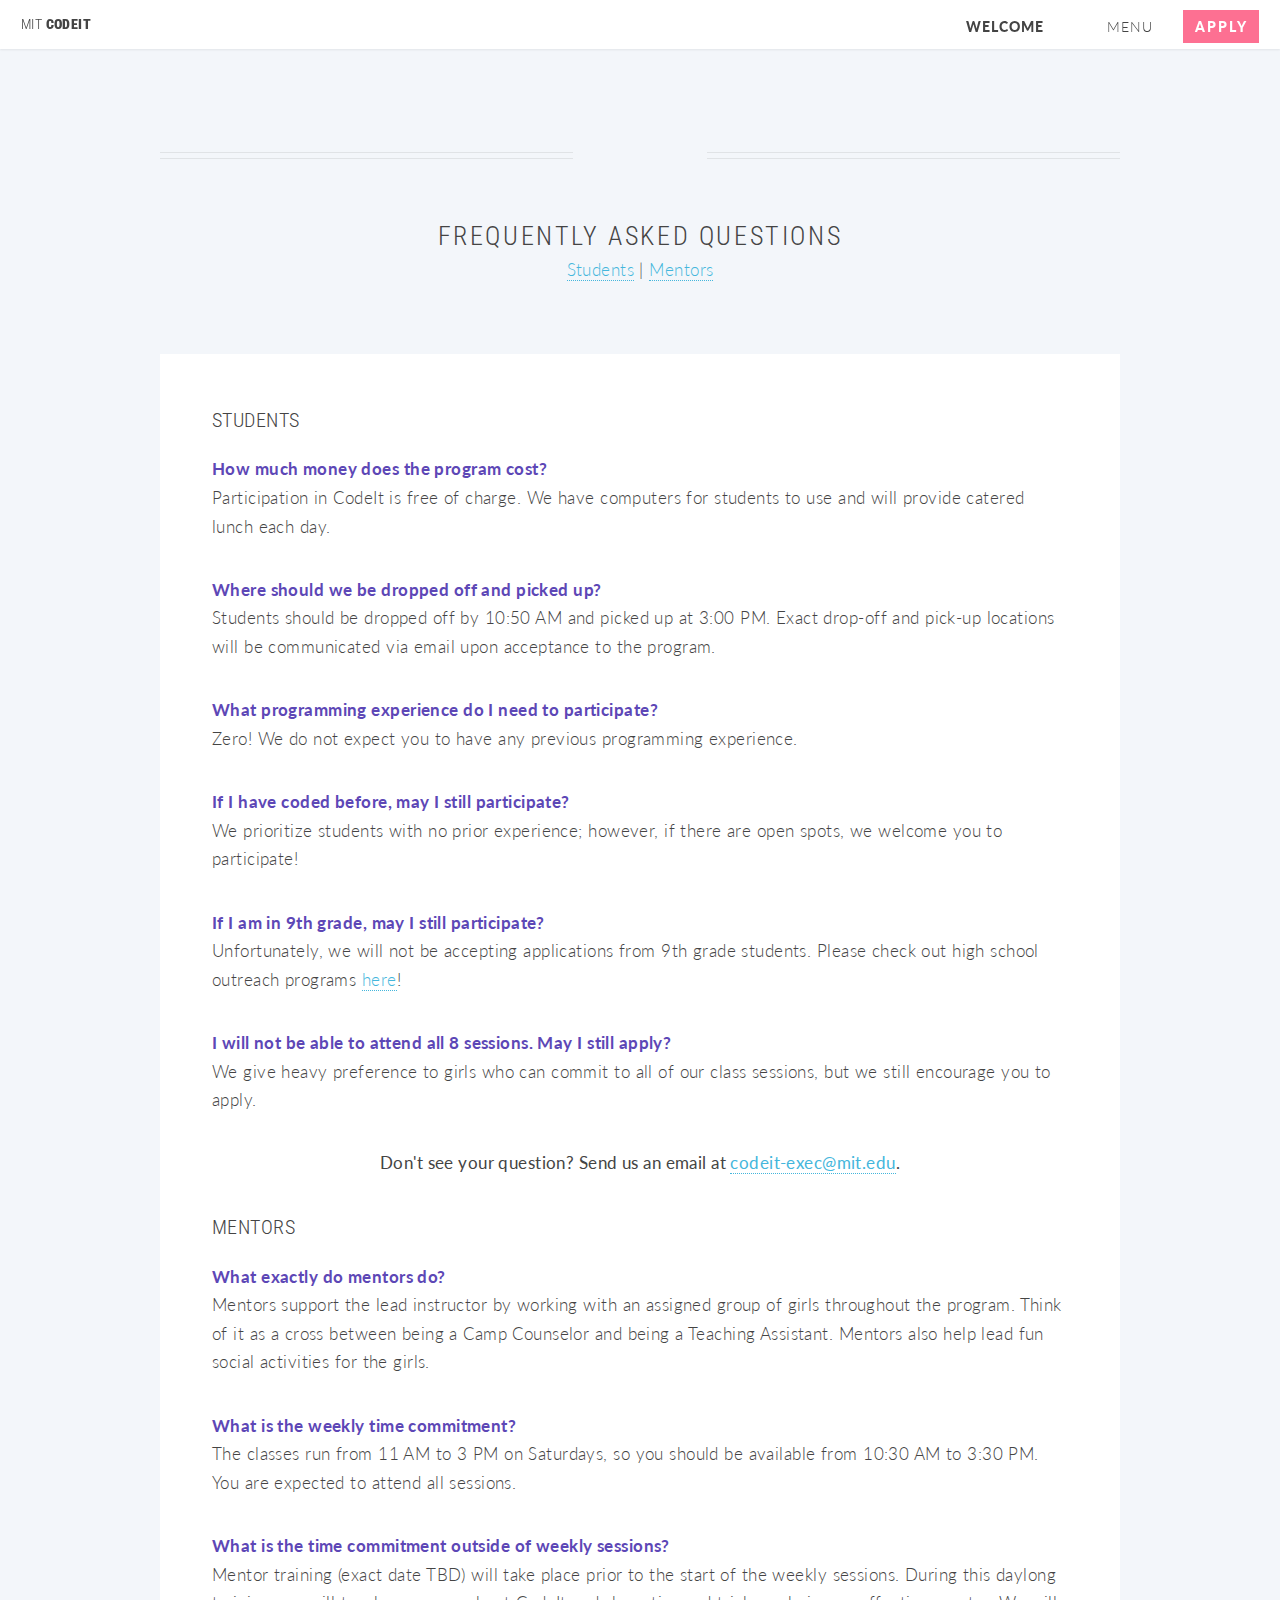
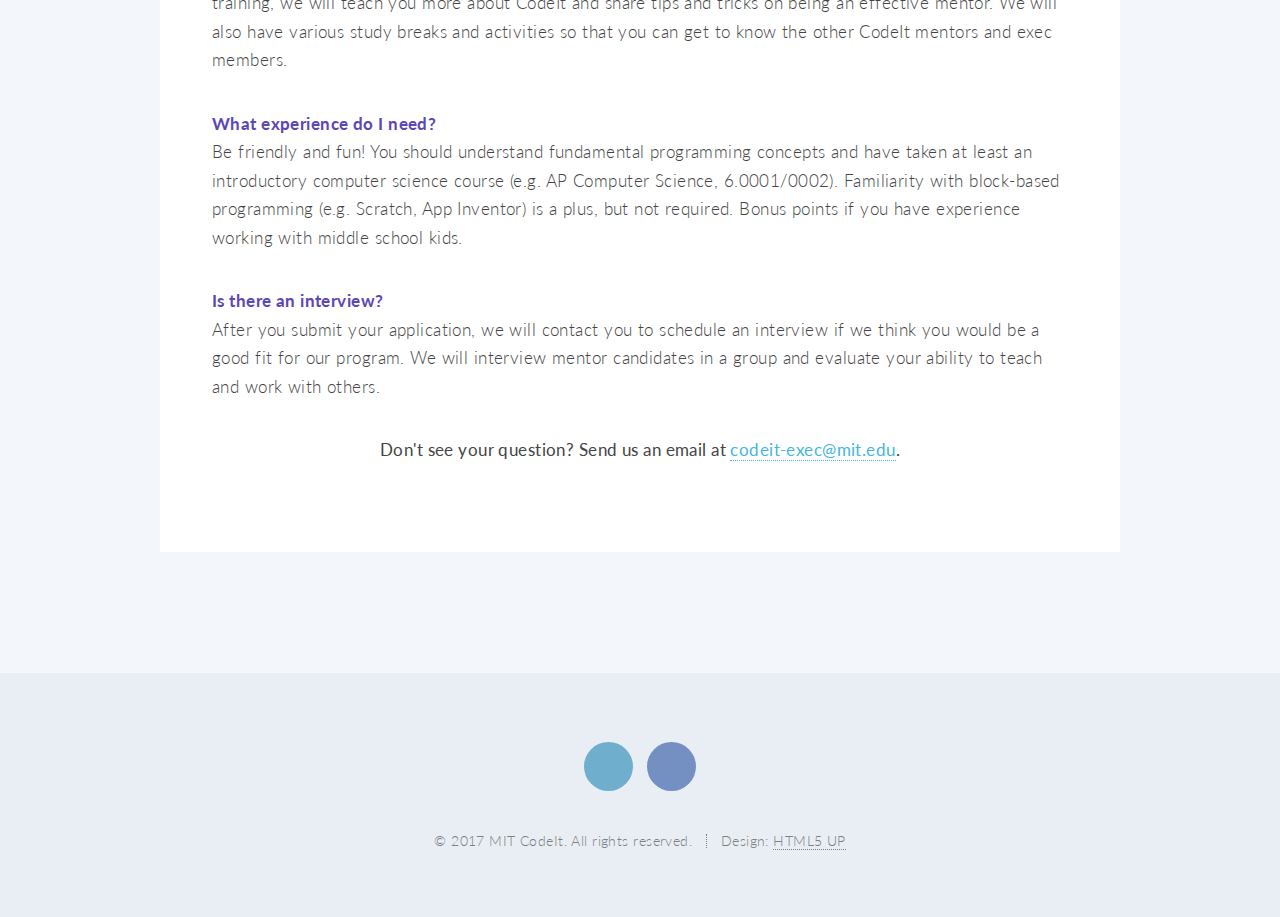
==== commit fafd76d0: "Update metadata tags and search verification" ====
--- a/faq/index.html
+++ b/faq/index.html
@@ -6,13 +6,14 @@
 -->
 <html>
 	<head>
-		<title>MIT CodeIt</title>
+		<title>MIT CodeIt - FAQ</title>
 		<meta charset="utf-8" />
+		<meta name="description" content="Frequently asked questions about MIT CodeIt, an educational outreach program for middle school girls interested in computer science." />
 		<meta name="viewport" content="width=device-width, initial-scale=1" />
-		<!--[if lte IE 8]><script src="assets/js/ie/html5shiv.js"></script><![endif]-->
+		<!--[if lte IE 8]><script src="../assets/js/ie/html5shiv.js"></script><![endif]-->
 		<link rel="stylesheet" href="../assets/css/main.css" />
-		<!--[if lte IE 8]><link rel="stylesheet" href="assets/css/ie8.css" /><![endif]-->
-		<!--[if lte IE 9]><link rel="stylesheet" href="assets/css/ie9.css" /><![endif]-->
+		<!--[if lte IE 8]><link rel="stylesheet" href="../assets/css/ie8.css" /><![endif]-->
+		<!--[if lte IE 9]><link rel="stylesheet" href="../assets/css/ie9.css" /><![endif]-->
 		<link rel="icon" href="../images/favicon.png">
 	</head>
 	<body class="no-sidebar">
--- a/assets/css/main.css
+++ b/assets/css/main.css
@@ -1584,7 +1584,7 @@
 		-webkit-transition: color 0.2s ease-in-out, border-color 0.2s ease-in-out, background-color 0.2s ease-in-out;
 		-ms-transition: color 0.2s ease-in-out, border-color 0.2s ease-in-out, background-color 0.2s ease-in-out;
 		transition: color 0.2s ease-in-out, border-color 0.2s ease-in-out, background-color 0.2s ease-in-out;
-		color: #68c9ea;
+		color: #44B6DC;
 		text-decoration: none;
 		border-bottom: dotted 1px;
 	}
@@ -1746,7 +1746,7 @@
 		input[type="password"]:focus,
 		input[type="email"]:focus,
 		textarea:focus {
-			border-color: #68c9ea;
+			border-color: #44B6DC;
 		}
 
 	input[type="text"],
@@ -2112,7 +2112,7 @@
 		}
 
 		.wrapper.style2 {
-			background-color: #68c9ea;
+			background-color: #44B6DC;
 			/* background-image: url("images/light-bl.svg"), url("images/light-br.svg"); */
 			background-position: bottom left, bottom right;
 			background-repeat: no-repeat, no-repeat;
@@ -2372,7 +2372,7 @@
 			}
 
 			.dropotron > li:hover > a {
-				background: #68c9ea;
+				background: #44B6DC;
 				color: #fff;
 			}
 
@@ -3342,13 +3342,13 @@
 .people .front {
     z-index: 4;
     background-size: contain;
-    background-color: #68c9ea
+    background-color: #444444;
 }
 .people .front .overlay {
     width: 100%;
     height: 50%;
     margin-top: 50%;
-    background: linear-gradient(to bottom, rgba(93, 71, 182, 0) 0, rgba(93, 71, 182, .5) 100%);
+    background: linear-gradient(to bottom, rgba(0, 0, 0, 0) 0, rgba(0, 0, 0, .5) 100%);
     display: flex;
     justify-content: flex-end;
     flex-direction: column;
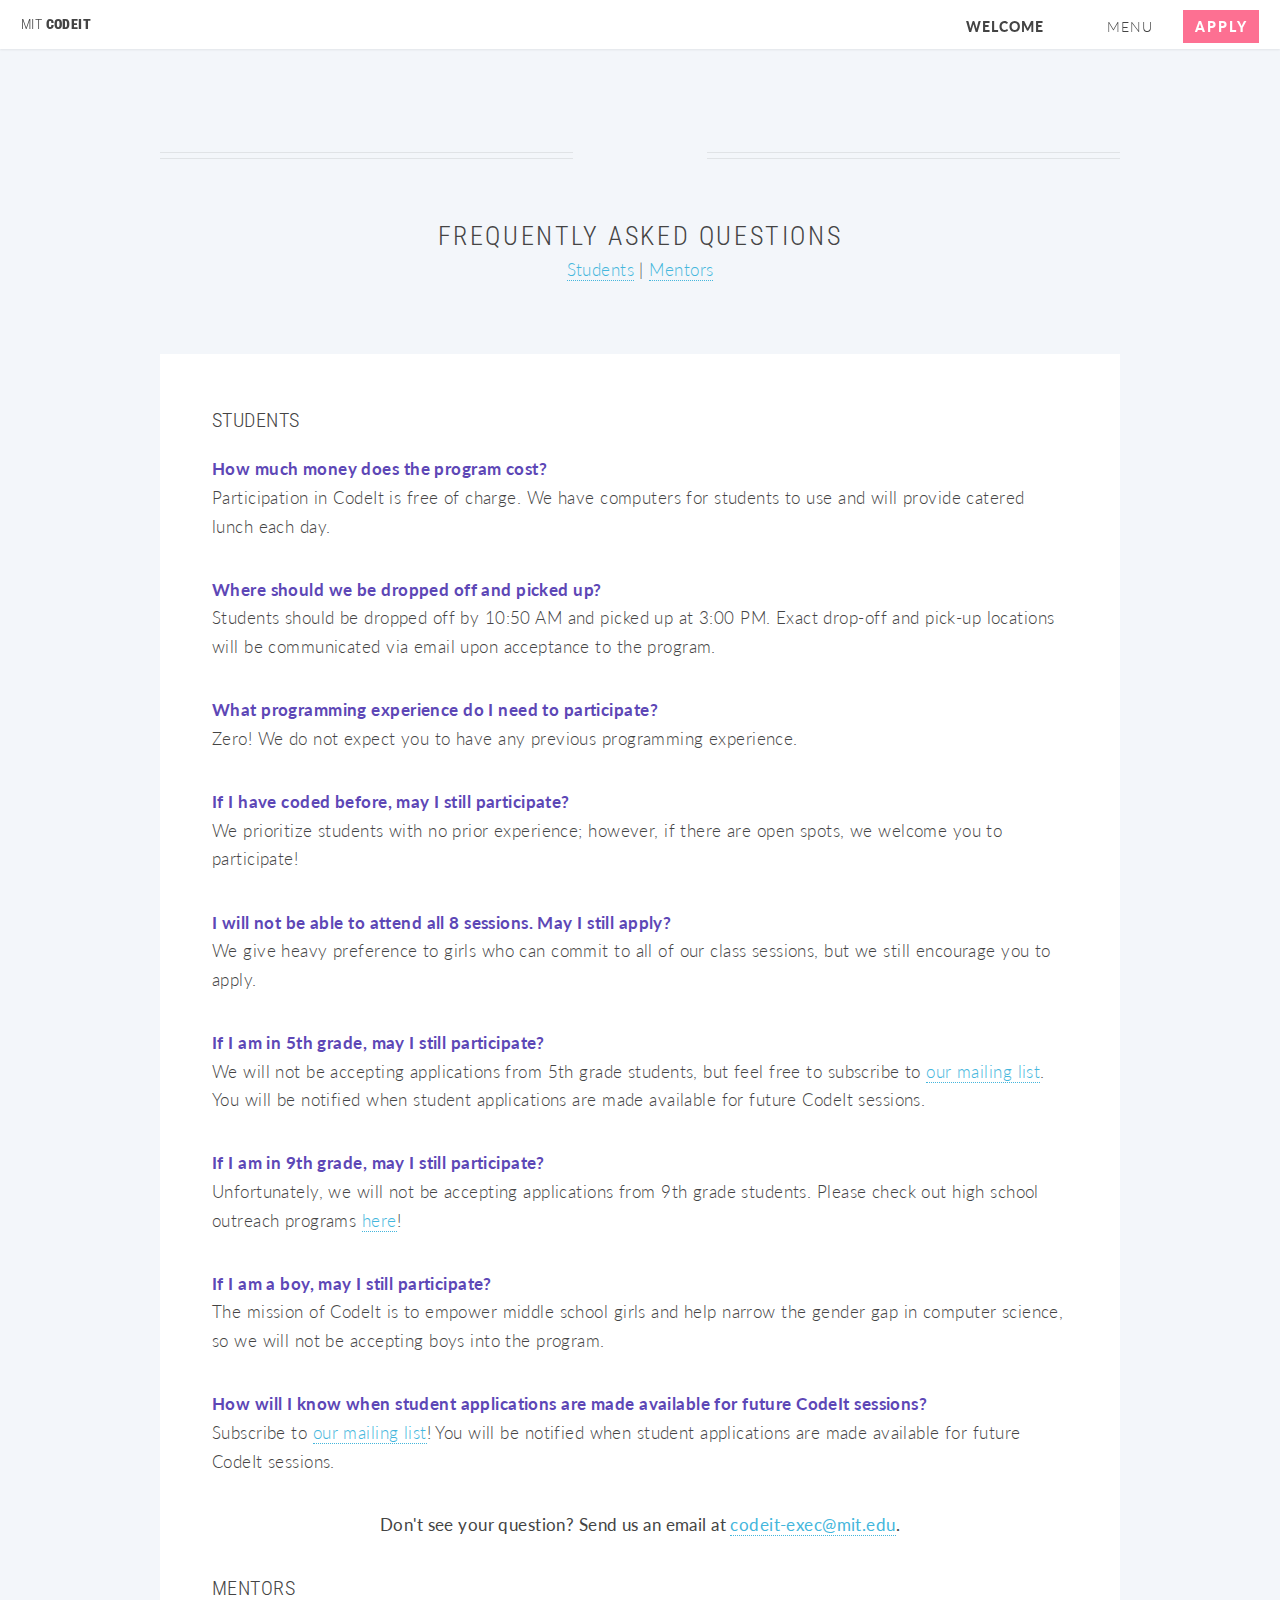
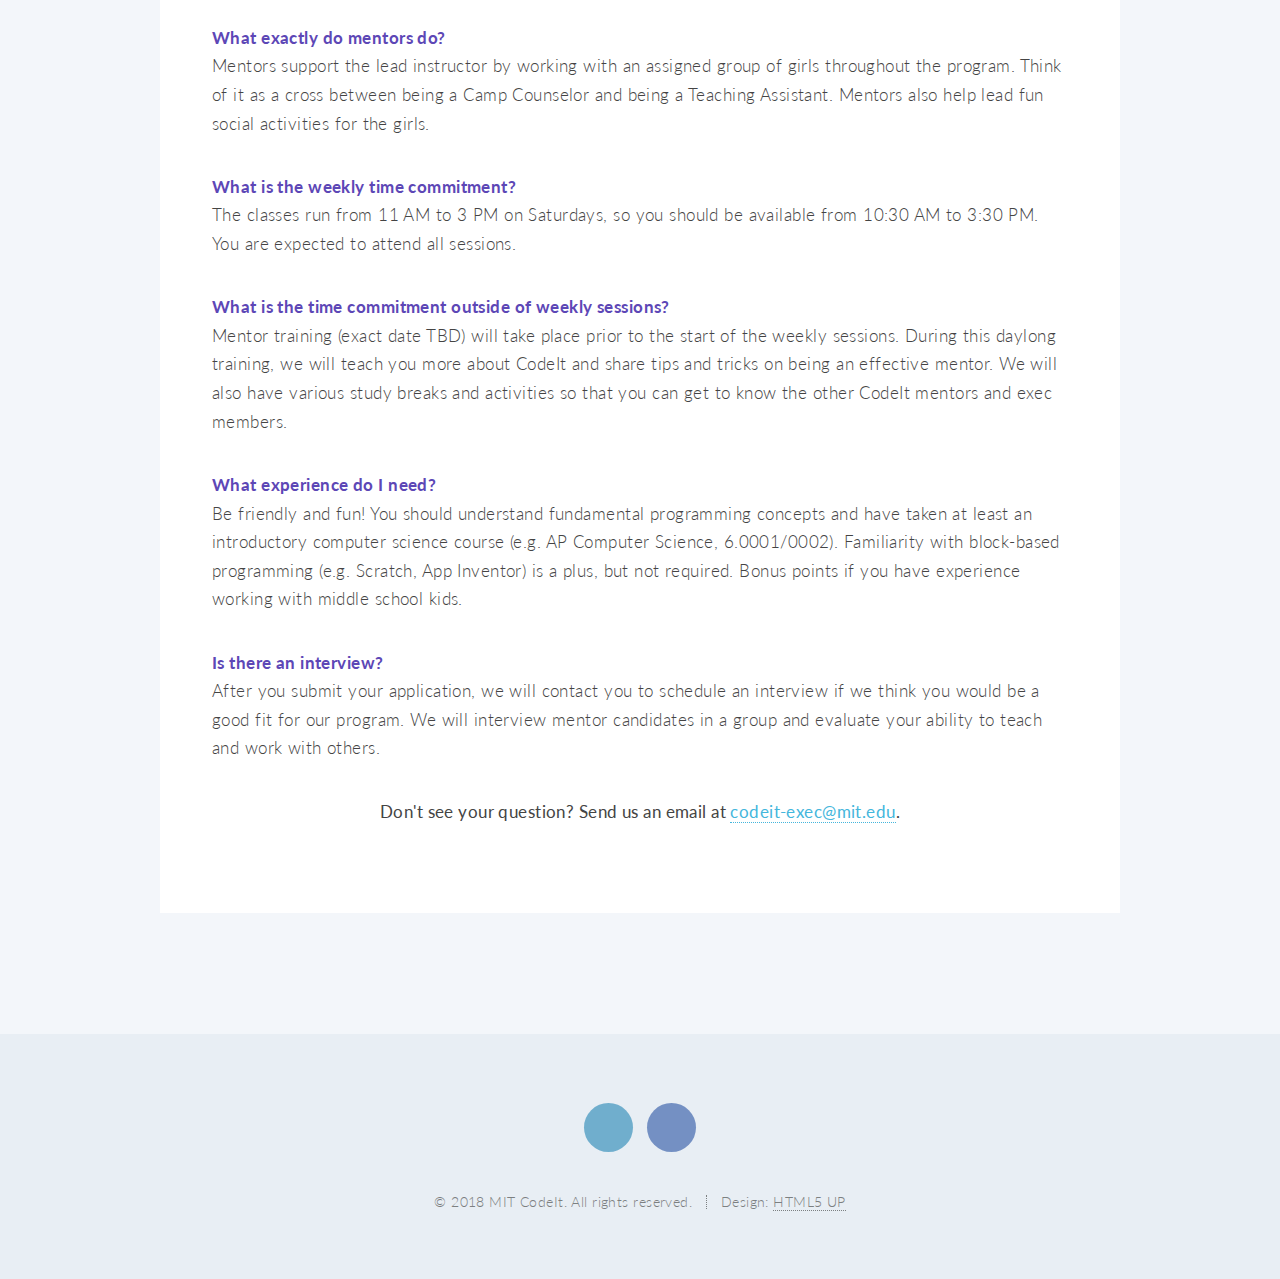
==== commit 36f4af77: "Add mailing list subscription form" ====
--- a/faq/index.html
+++ b/faq/index.html
@@ -72,11 +72,20 @@
 										<p class="question">If I have coded before, may I still participate?</p>
 										<p>We prioritize students with no prior experience; however, if there are open spots, we welcome you to participate!</p>
 
+										<p class="question">I will not be able to attend all 8 sessions. May I still apply?</p>
+										<p>We give heavy preference to girls who can commit to all of our class sessions, but we still encourage you to apply.</p>
+
+										<p class="question">If I am in 5th grade, may I still participate?</p>
+										<p>We will not be accepting applications from 5th grade students, but feel free to subscribe to <a href="../subscribe/">our mailing list</a>. You will be notified when student applications are made available for future CodeIt sessions.</p>
+
 										<p class="question">If I am in 9th grade, may I still participate?</p>
 										<p>Unfortunately, we will not be accepting applications from 9th grade students. Please check out high school outreach programs <a href="https://swe.mit.edu/outreach/high_school/">here</a>!</p>
 
-										<p class="question">I will not be able to attend all 8 sessions. May I still apply?</p>
-										<p>We give heavy preference to girls who can commit to all of our class sessions, but we still encourage you to apply.</p>
+										<p class="question">If I am a boy, may I still participate?</p>
+										<p>The mission of CodeIt is to empower middle school girls and help narrow the gender gap in computer science, so we will not be accepting boys into the program.</p>
+
+										<p class="question">How will I know when student applications are made available for future CodeIt sessions?</p>
+										<p>Subscribe to <a href="../subscribe/">our mailing list</a>! You will be notified when student applications are made available for future CodeIt sessions.</p>
 										</section>
 								</div>
 
@@ -125,7 +134,7 @@
 						</ul>
 
 						<ul class="copyright">
-							<li>&copy; 2017 MIT CodeIt. All rights reserved.</li><li>Design: <a href="http://html5up.net">HTML5 UP</a></li>
+							<li>&copy; 2018 MIT CodeIt. All rights reserved.</li><li>Design: <a href="http://html5up.net">HTML5 UP</a></li>
 						</ul>
 
 					</footer>
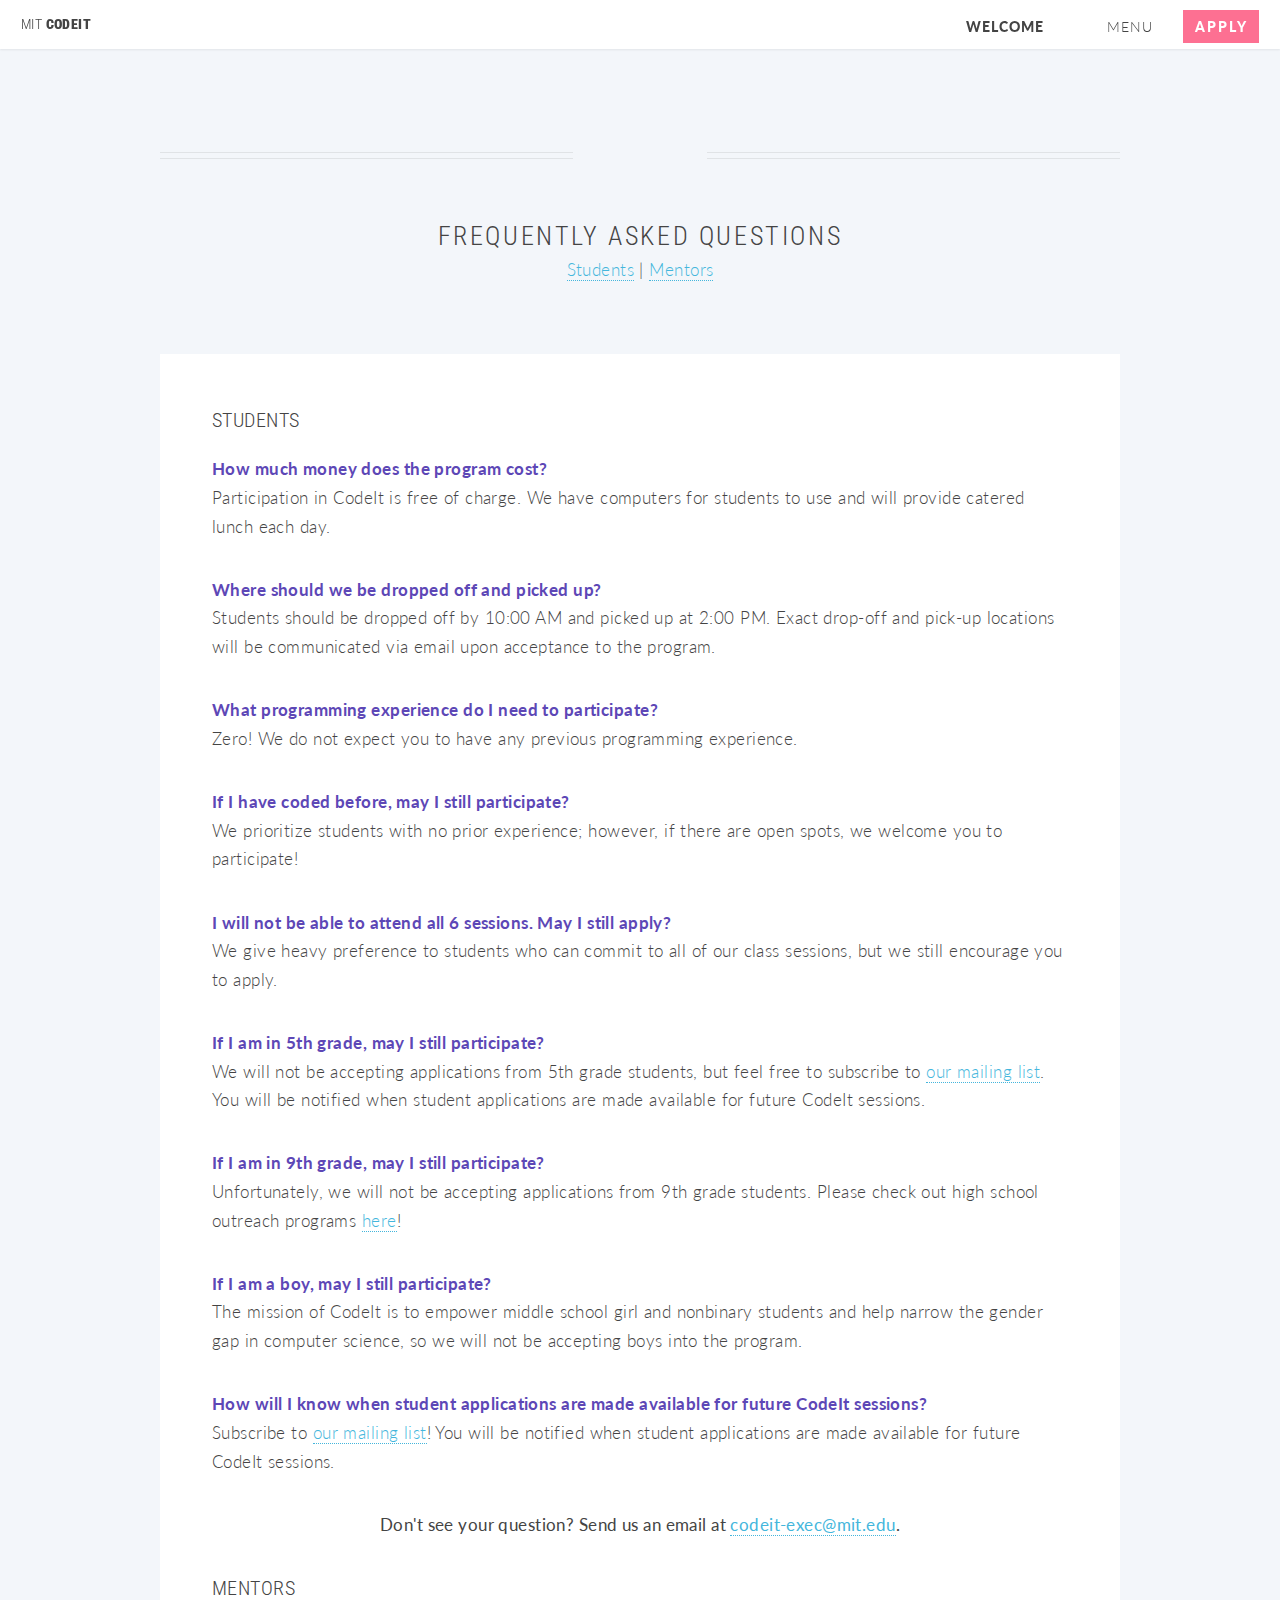
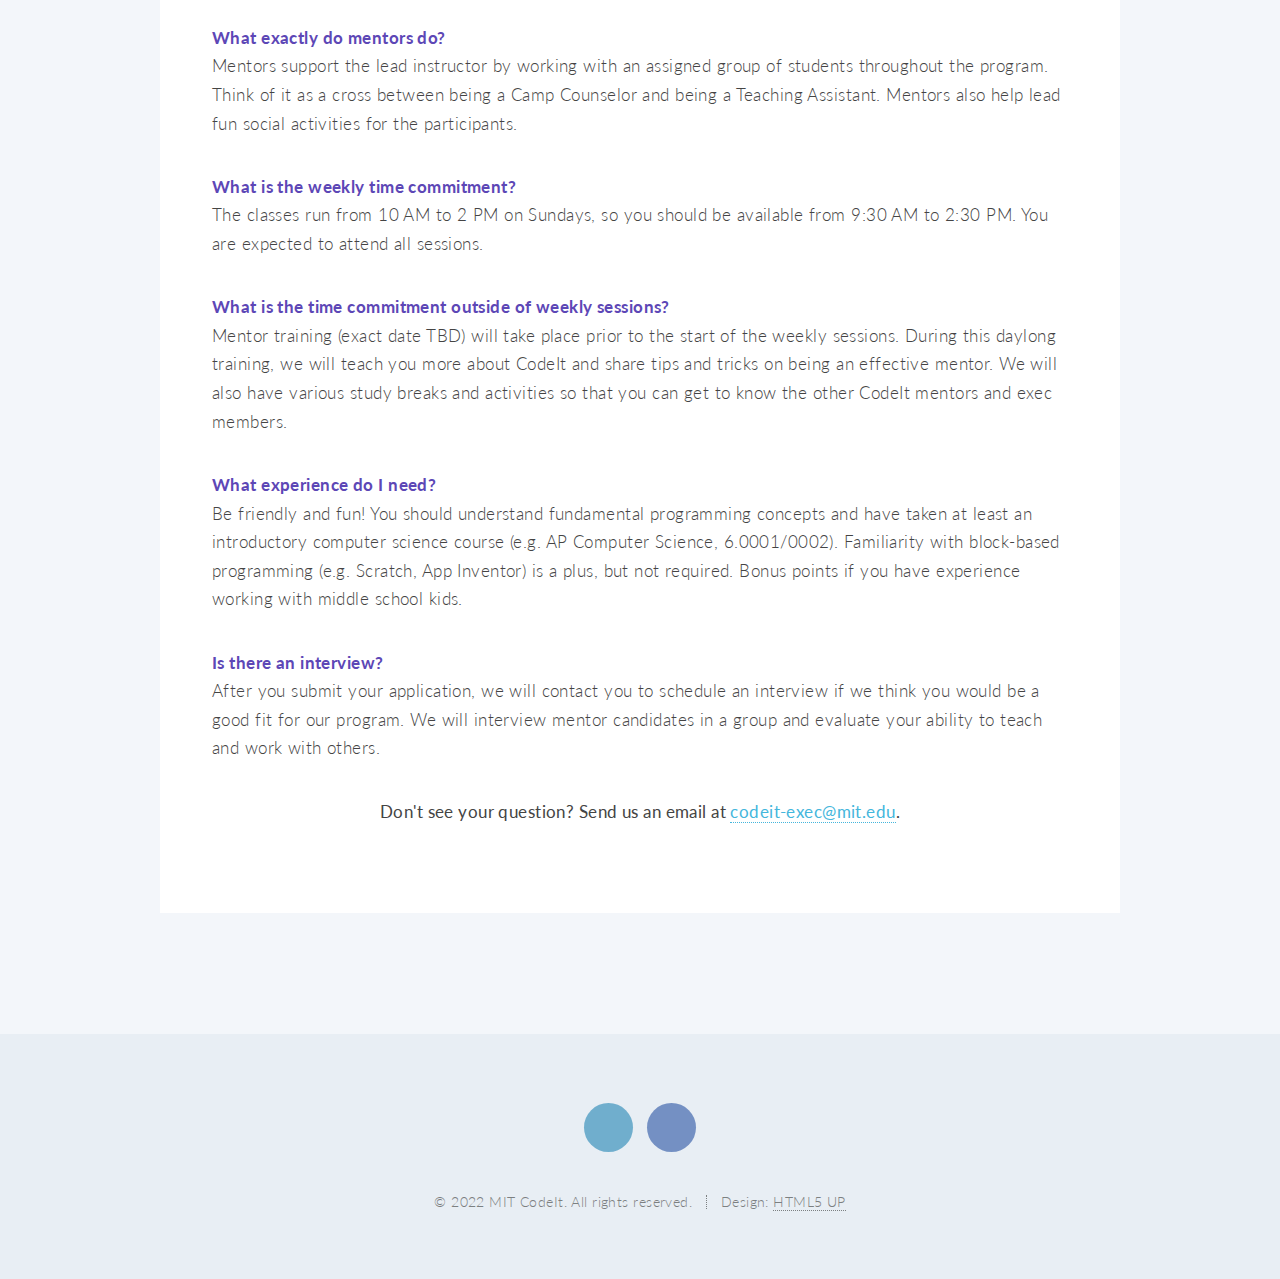
==== commit dec0c2c1: "transition test" ====
--- a/faq/index.html
+++ b/faq/index.html
@@ -8,7 +8,7 @@
 	<head>
 		<title>MIT CodeIt - FAQ</title>
 		<meta charset="utf-8" />
-		<meta name="description" content="Frequently asked questions about MIT CodeIt, an educational outreach program for middle school girls interested in computer science." />
+		<meta name="description" content="Frequently asked questions about MIT CodeIt, an educational outreach program for middle school girl and nonbinary students interested in computer science." />
 		<meta name="viewport" content="width=device-width, initial-scale=1" />
 		<!--[if lte IE 8]><script src="../assets/js/ie/html5shiv.js"></script><![endif]-->
 		<link rel="stylesheet" href="../assets/css/main.css" />
@@ -64,7 +64,7 @@
 										<p>Participation in CodeIt is free of charge. We have computers for students to use and will provide catered lunch each day.</p>
 
 										<p class="question">Where should we be dropped off and picked up?</p>
-										<p>Students should be dropped off by 10:50 AM and picked up at 3:00 PM. Exact drop-off and pick-up locations will be communicated via email upon acceptance to the program.</p>
+										<p>Students should be dropped off by 10:00 AM and picked up at 2:00 PM. Exact drop-off and pick-up locations will be communicated via email upon acceptance to the program.</p>
 
 										<p class="question">What programming experience do I need to participate?</p>
 										<p>Zero! We do not expect you to have any previous programming experience.</p>
@@ -72,8 +72,8 @@
 										<p class="question">If I have coded before, may I still participate?</p>
 										<p>We prioritize students with no prior experience; however, if there are open spots, we welcome you to participate!</p>
 
-										<p class="question">I will not be able to attend all 8 sessions. May I still apply?</p>
-										<p>We give heavy preference to girls who can commit to all of our class sessions, but we still encourage you to apply.</p>
+										<p class="question">I will not be able to attend all 6 sessions. May I still apply?</p>
+										<p>We give heavy preference to students who can commit to all of our class sessions, but we still encourage you to apply.</p>
 
 										<p class="question">If I am in 5th grade, may I still participate?</p>
 										<p>We will not be accepting applications from 5th grade students, but feel free to subscribe to <a href="../subscribe/">our mailing list</a>. You will be notified when student applications are made available for future CodeIt sessions.</p>
@@ -82,7 +82,7 @@
 										<p>Unfortunately, we will not be accepting applications from 9th grade students. Please check out high school outreach programs <a href="https://swe.mit.edu/outreach/high_school/">here</a>!</p>
 
 										<p class="question">If I am a boy, may I still participate?</p>
-										<p>The mission of CodeIt is to empower middle school girls and help narrow the gender gap in computer science, so we will not be accepting boys into the program.</p>
+										<p>The mission of CodeIt is to empower middle school girl and nonbinary students and help narrow the gender gap in computer science, so we will not be accepting boys into the program.</p>
 
 										<p class="question">How will I know when student applications are made available for future CodeIt sessions?</p>
 										<p>Subscribe to <a href="../subscribe/">our mailing list</a>! You will be notified when student applications are made available for future CodeIt sessions.</p>
@@ -100,10 +100,10 @@
 										</header>
 
 										<p class="question">What exactly do mentors do?</p>
-										<p>Mentors support the lead instructor by working with an assigned group of girls throughout the program. Think of it as a cross between being a Camp Counselor and being a Teaching Assistant. Mentors also help lead fun social activities for the girls.</p>
+										<p>Mentors support the lead instructor by working with an assigned group of students throughout the program. Think of it as a cross between being a Camp Counselor and being a Teaching Assistant. Mentors also help lead fun social activities for the participants.</p>
 
 										<p class="question">What is the weekly time commitment?</p>
-										<p>The classes run from 11 AM to 3 PM on Saturdays, so you should be available from 10:30 AM to 3:30 PM. You are expected to attend all sessions.</p>
+										<p>The classes run from 10 AM to 2 PM on Sundays, so you should be available from 9:30 AM to 2:30 PM. You are expected to attend all sessions.</p>
 
 										<p class="question">What is the time commitment outside of weekly sessions?</p>
 										<p>Mentor training (exact date TBD) will take place prior to the start of the weekly sessions. During this daylong training, we will teach you more about CodeIt and share tips and tricks on being an effective mentor. We will also have various study breaks and activities so that you can get to know the other CodeIt mentors and exec members.</p>
@@ -134,7 +134,7 @@
 						</ul>
 
 						<ul class="copyright">
-							<li>&copy; 2018 MIT CodeIt. All rights reserved.</li><li>Design: <a href="http://html5up.net">HTML5 UP</a></li>
+							<li>&copy; 2022 MIT CodeIt. All rights reserved.</li><li>Design: <a href="http://html5up.net">HTML5 UP</a></li>
 						</ul>
 
 					</footer>
